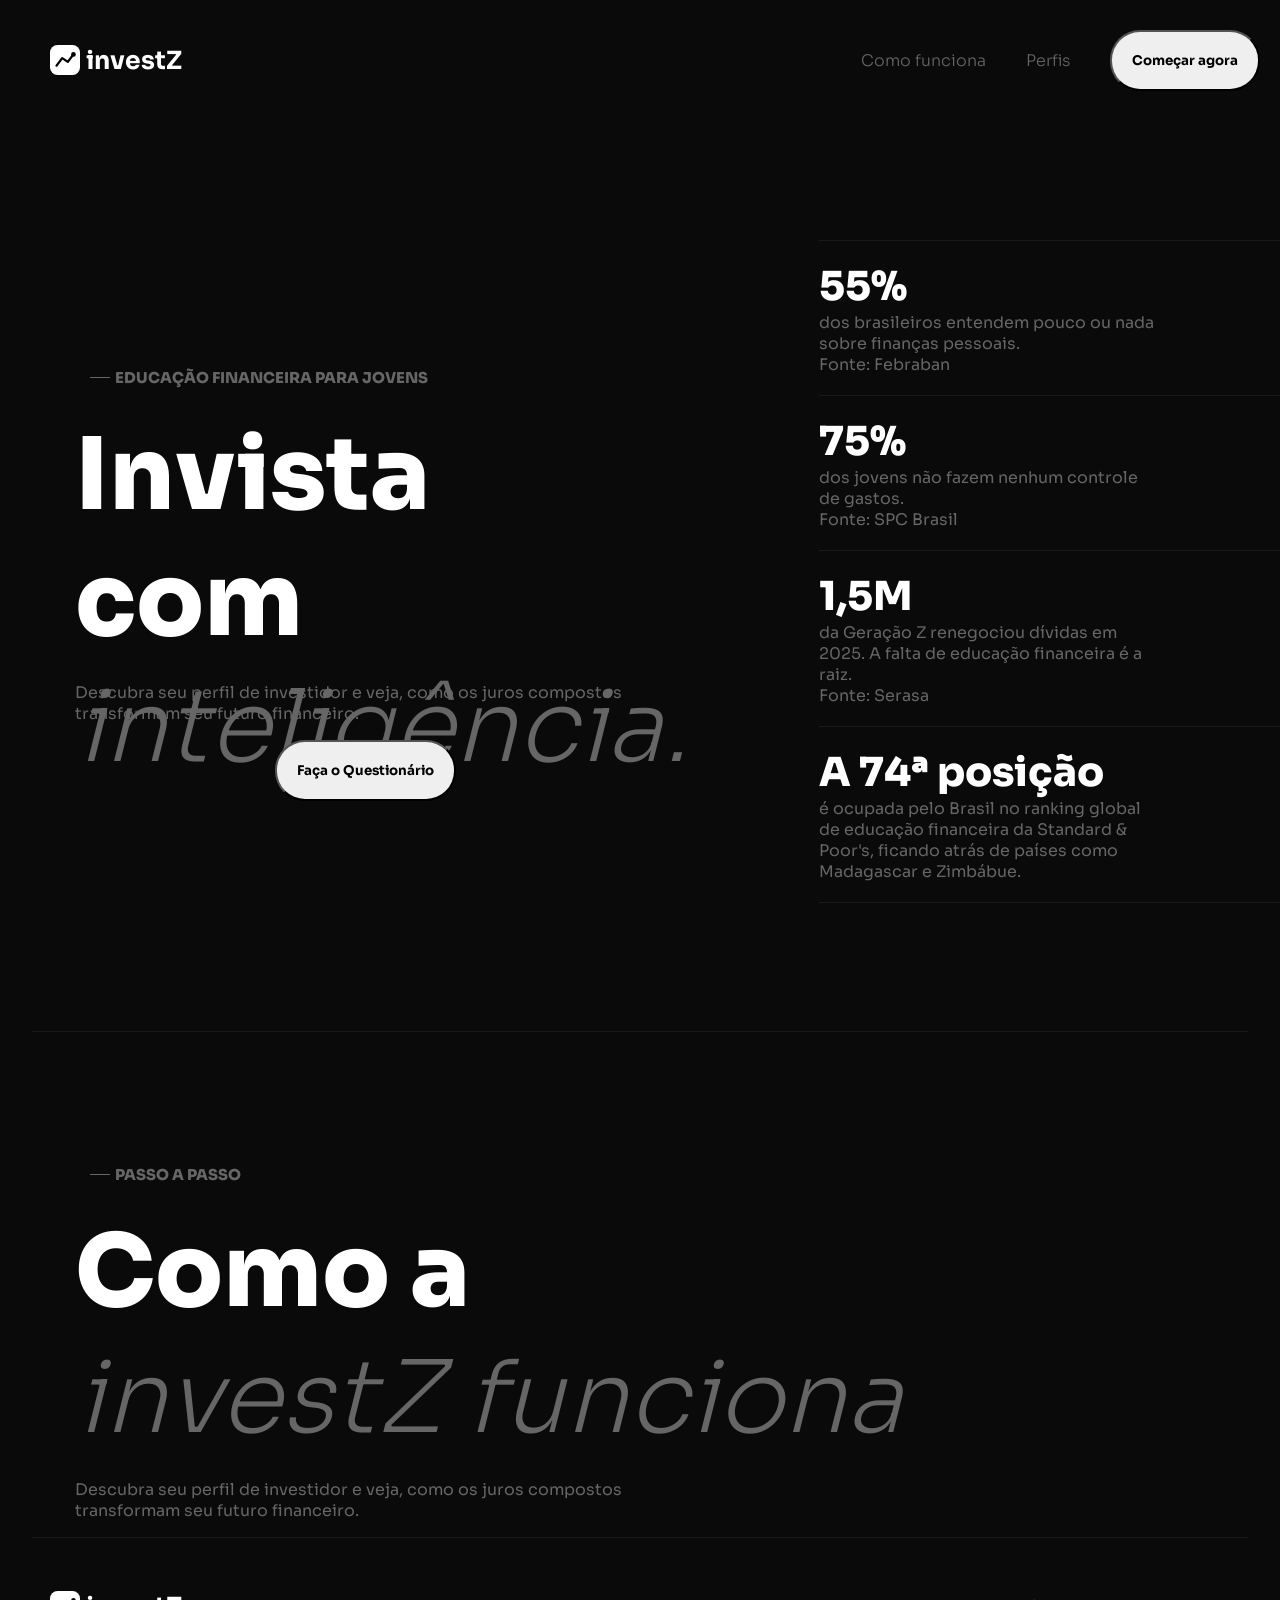
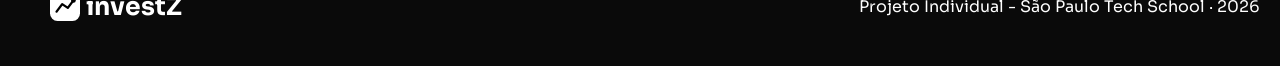
==== public/index.html @ c5474765 "Adicionando a API web-data-viz" ====
<!DOCTYPE html>
<html lang="en">

<head>
    <meta charset="UTF-8">
    <meta name="viewport" content="width=device-width, initial-scale=1.0">
    <title>investZ</title>
    <link rel="stylesheet" href="css/style.css">
</head>

<body>

    <header>
        <nav>
            <div class="logo">
                <a href="index.html"><img src="assets/imgs/investz-logo.svg" alt="">investZ</a>
            </div>
            <ul>
                <li><a href="">Como funciona</a></li>
                <li><a href="">Perfis</a></li>
                <li><a href="cadastro.html"><button>Começar agora</button></a></li>
            </ul>
        </nav>
    </header>

    <div class="container">
        <div class="containerInvista">
            <div class="subtitulo">
                <div></div>
                <p>EDUCAÇÃO FINANCEIRA PARA JOVENS</p>
            </div>
            <div class="texto">
                <div class="textoGrande">Invista com <br>
                    <span id="inteli"><i>inteligência.</i></span>
                </div>
                <p>Descubra seu perfil de investidor e veja, como os juros compostos <br>
                    transformam seu futuro financeiro.
                </p>
            </div>
            <div class="fazerQuiz">
                <a href="questionario.html"><button>Faça o Questionário</button></a>
            </div>
        </div>
        <div class="numeros">
            <hr>
            <div class="poucoGrande">55%</div> dos brasileiros entendem pouco ou nada sobre finanças pessoais. <br>
            Fonte: Febraban
            <hr>
            <div class="poucoGrande">75%</div> dos jovens não fazem nenhum controle de gastos. <br>
            Fonte: SPC Brasil
            <hr>
            <div class="poucoGrande">1,5M</div> da Geração Z renegociou dívidas em 2025. A falta de educação financeira
            é a raiz. <br>
            Fonte: Serasa
            <hr>
            <div class="poucoGrande">A 74ª posição</div> é ocupada pelo Brasil no ranking global de educação financeira
            da Standard & Poor's, ficando atrás de países como Madagascar e Zimbábue.
            <hr>
        </div>
    </div>
    <hr>

    <div class="container2">
        <div class="subtitulo">
            <div></div>
            <p>PASSO A PASSO</p>
        </div>
        <div class="texto">
            <div class="textoGrande">Como a <br>
                <span id="inteli"><i>investZ funciona</i></span>
            </div>
            <p>Descubra seu perfil de investidor e veja, como os juros compostos <br>
                transformam seu futuro financeiro.
            </p>
        </div>
    </div>







    <footer>
        <hr>
        <nav>
            <div class="logo">
                <a href="index.html"><img src="assets/imgs/investz-logo.svg" alt="">investZ</a>
            </div>
            <ul>
                <li>Projeto Individual - São Paulo Tech School · 2026</li>
            </ul>
        </nav>
    </footer>

</body>

</html>
---- public/css/style.css ----
@font-face {
    font-family: sora;
    src: url(../assets/fonts/Sora-VariableFont_wght.ttf);
}

body {
    background-color: #0a0a0a;
    color: white;
    font-family: sora;
    margin: 0;
    padding: 0;
}

/* Página home */

.logo {
    display: flex;
    align-items: center;
}

.logo img {
    width: 30px;
    height: 30px;
    padding-right: 5%;
}

.logo a {
    font-size: 25px;
    margin-left: 10px;
    display: flex;
    align-items: center;
}

nav {
    display: flex;
    width: 100%;
    height: 120px;
    justify-content: space-between;
    list-style-type: none;
    align-items: center;
    padding-left: 40px;
}

ul {
    display: flex;
    justify-content: space-between;
    list-style-type: none;
    align-items: center;
    padding: 16px;
    padding-right: 40px;
}

ul li {
    margin: 20px;
}

ul a {
    color: #666666;
    font-weight: 300;
}


a {
    color: white;
    text-decoration: none;
    font-weight: bold;
}

.container {
    display: flex;
    flex-direction: row;
    align-items: center;
    padding-left: 75px;
    padding-right: 60px;
    padding-top: 100px;
    padding-bottom: 100px;
}

.container hr {
    border: none;
    height: 1px;
    background-color: #1a1a1a;
}

.containerInvista {
    display: flex;
    flex-direction: column;
    width: 50%;
}


.subtitulo {
    color: #666666;
    display: flex;
    flex-direction: row;
    align-items: center;
    margin: 10px;
    font-weight: 800;
}

.subtitulo p {
    font-size: 15px;
}

.subtitulo div {
    background-color: #666666;
    width: 20px;
    height: 1px;
    margin: 5px;
}

.textoGrande{
    height: 200px;
    font-size: 100px;
    font-weight: 800;
    letter-spacing: 0px;
    margin-bottom: 70px;
}

.texto p{
    color: #666666;
}

#inteli {
    font-weight: 250;
    color: #666666;
}

.fazerQuiz {
    display: flex;
}

button {
    font-family: sora;
    padding: 20px;
    border-radius: 30px;
    font-weight: bold;
    transition: 0.3s;
}

.fazerQuiz button  {
    margin-left: 200px
}

button:hover {
    border: solid 1px white;
    background-color: #0a0a0a;
    color: white;
    cursor: pointer;
}

.numeros {
    margin-left: 15%;
    display: flex;
    flex-direction: column;
    justify-content: center;
    width: 30%;
    color: #666666;
}

.numeros hr {
    width: 530px;
    margin-top: 20px;
    margin-bottom: 20px;
    border: none;
    height: 1px;
    background-color: #1a1a1a;
}

.numeros .poucoGrande {
    color: white;
    font-size: 40px;
    font-weight: 800;
}

hr {
    width: 95%;
    border: none;
    height: 1px;
    background-color: #1a1a1a;
}

.container2 {
    padding-top: 100px;
    padding-left: 75px;
}




footer hr {
    border: none;
    height: 1px;
    background-color: #1a1a1a;
}




/* Página de Cadastro */
.containerCadastro {
    display: flex;
    flex-direction: row;
    min-height: 100vh;
}

.logoCadastro {
    display: flex;
    align-items: center;
    padding-bottom: 5%;
}

.logoCadastro img {
    width: 30px;
    height: 30px;
    padding-right: 5%;
}

.logoCadastro a {
    font-size: 25px;
    margin-left: 10px;
    display: flex;
    align-items: center;
}

.esquerdo {
    padding-left: 3.5%;
    padding-top: 2%;
    padding-bottom: 2%;
    background-color: #111111;
    display: flex;
    flex-direction: column;
    width: 50%;
}

.subtituloCadastro {
    color: #666666;
    display: flex;
    flex-direction: row;
    align-items: center;
    font-weight: 800;
    padding-bottom: 1%;
}

.subtituloCadastro p {
    font-size: 15px;
}

.subtituloCadastro div {
    background-color: #666666;
    width: 20px;
    height: 1px;
    margin: 5px;
}

.grandeCadastro{
    font-size: 70px;
    font-weight: 800;
    letter-spacing: 0px;
    margin-bottom: 3%;
}

.textoCadastro p{
    color: #666666;
    width: 50%;
    padding-bottom: 8%;
}

.passos {
    display: flex;
    flex-direction: column;
}

.passo1 {
    display: flex;
    align-items: flex-start;
    align-content: center;
    padding-bottom: 2%;
}

.textoPasso {
    padding-left: 3%;
    font-weight: 700;
}

.passo2 {
    color: #666666;
    display: flex;
    align-items: flex-start;
    align-content: center;
    padding-top: 3%;
    padding-bottom: 2%;
}

.passo3 {
    color: #666666;
    display: flex;
    align-items: flex-start;
    align-content: center;
    padding-top: 3%;
}

.bolinha {
    width: 28px;
    height: 28px;
    border-radius: 50%;
    border: 1px solid;
    display: flex;
    align-items: center;
    justify-content: center;
    font-weight: 700;
}

.passos p {
    font-size: 15px;
    font-weight: 250;
    color: #666666;
}

.passos hr {
    width: 80%;
    margin: 0px;
    background-color: #2a2a2a;
}

.direito {
    display: flex;
    flex-direction: column;
    align-items: center;
    padding-top: 5%;
    padding-left: 2%;
    padding-right: 2%;
    width: 50%;
}

.formulario {
    display: flex;
    flex-direction: column;
    max-width: 500px;
}

.criar {
    display: flex;
    align-items: center;
    font-size: 35px;
    font-weight: 800;
}

.formulario hr {
    width: 100%;
}

.nomeCampo {
    color: #666666;
    padding-bottom: 1%;
    font-weight: 700;
    font-size: 14px
}

.formulario p {
    color: #666666;
}

.camposForm {
    display: flex;
    flex-direction: column;
    padding-top: 4%;
}

.camposForm input {
    width: 94%;
    background-color: #111111;
    border: 1px solid #2a2a2a;
    color: white;
    border-radius: 10px;
    padding: 16px;
    font-family: sora;
}

input[type="date"]{
    color: white;
}

.camposForm input::placeholder {
    color: white;
}

.formulario button {
    width: 100%;
}

.termos {
    color: #666666;
    padding-top: 4%;
    padding-bottom: 4%;
    width: 100%;
}

.ns {
    color: white;
    text-decoration: underline;
}

.fazerLogin {
    text-align: center;
}

/* Página de Login */

.esquerdoLogin {
    display: flex;
    flex-direction: column;
    justify-content: center;
    padding-left: 3.5%;
    background-color: #111111;
    width: 50%;
    position: relative;
}

.direitoLogin {
    display: flex;
    flex-direction: column;
    justify-content: center;
    align-items: center;
    padding-left: 2%;
    padding-right: 2%;
    width: 50%;
}

.logoLogin {
    display: flex;
    align-items: center;
    position: absolute;
    top: 40px;
}

.logoLogin img {
    width: 30px;
    height: 30px;
    padding-right: 5%;
}

.logoLogin a {
    font-size: 25px;
    margin-left: 10px;
    display: flex;
    align-items: center;
}

.espaco {
    padding-top: 7%;
    width: 105%;
}
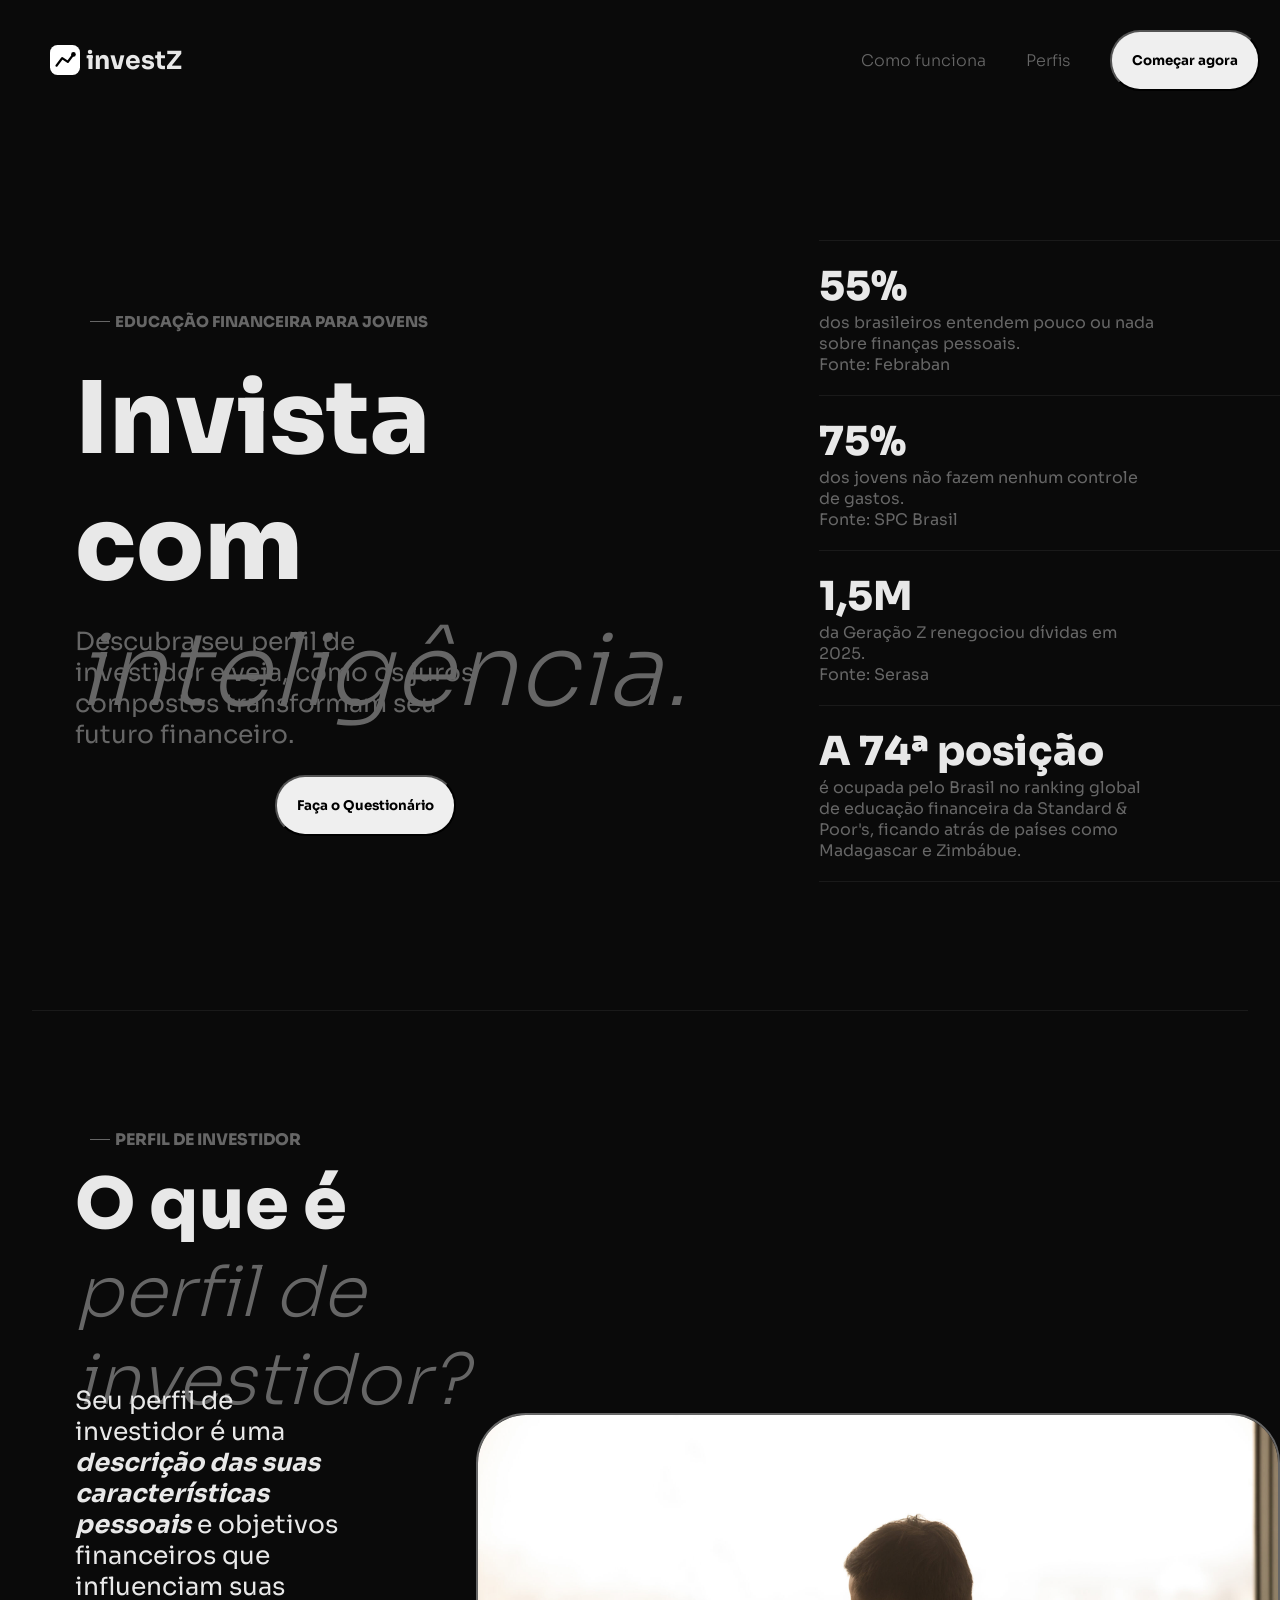
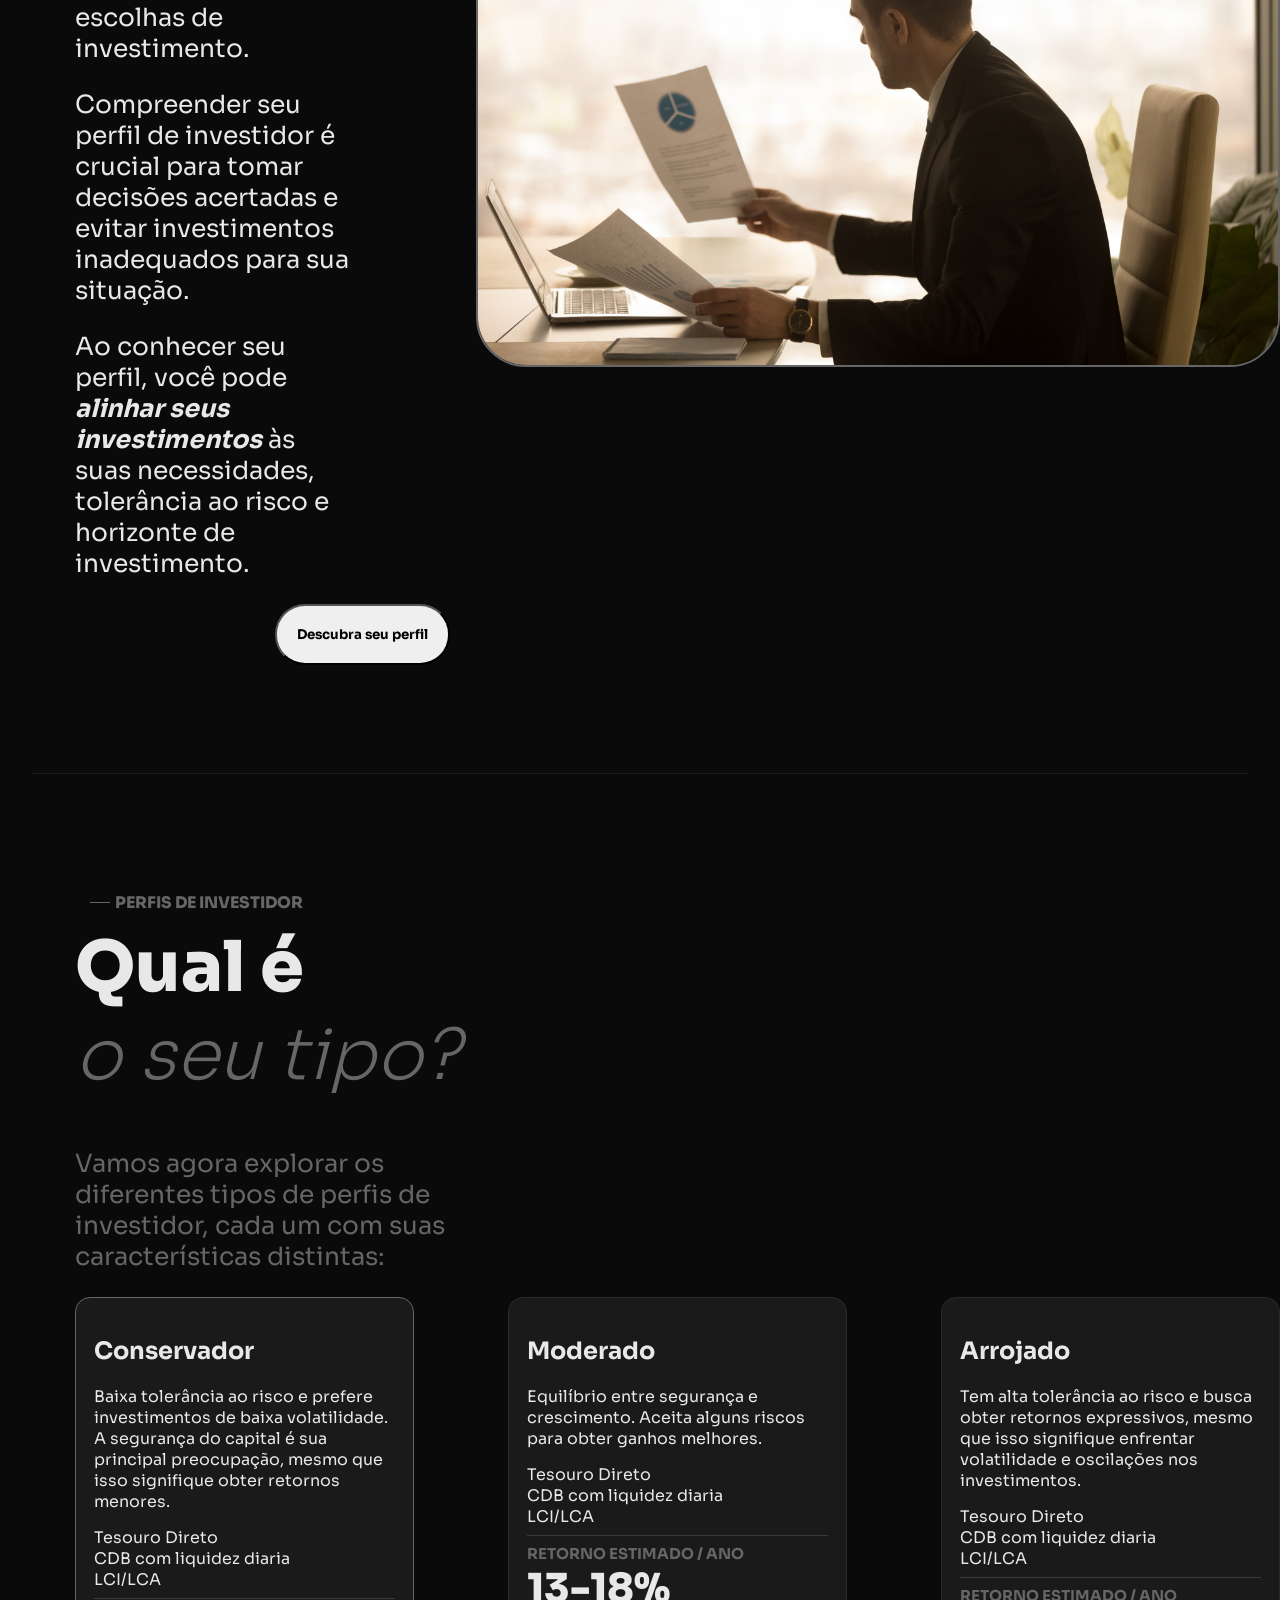
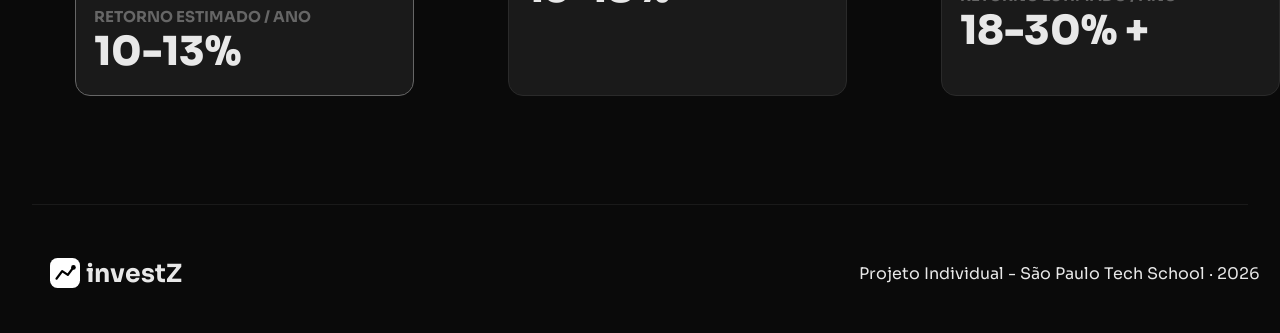
==== commit c6e651f8: "Alterando página home" ====
--- a/public/index.html
+++ b/public/index.html
@@ -9,7 +9,6 @@
 </head>
 
 <body>
-
     <header>
         <nav>
             <div class="logo">
@@ -33,12 +32,12 @@
                 <div class="textoGrande">Invista com <br>
                     <span id="inteli"><i>inteligência.</i></span>
                 </div>
-                <p>Descubra seu perfil de investidor e veja, como os juros compostos <br>
+                <p>Descubra seu perfil de investidor e veja, como os juros compostos
                     transformam seu futuro financeiro.
                 </p>
             </div>
             <div class="fazerQuiz">
-                <a href="questionario.html"><button>Faça o Questionário</button></a>
+                <a href="cadastro.html"><button>Faça o Questionário</button></a>
             </div>
         </div>
         <div class="numeros">
@@ -49,8 +48,7 @@
             <div class="poucoGrande">75%</div> dos jovens não fazem nenhum controle de gastos. <br>
             Fonte: SPC Brasil
             <hr>
-            <div class="poucoGrande">1,5M</div> da Geração Z renegociou dívidas em 2025. A falta de educação financeira
-            é a raiz. <br>
+            <div class="poucoGrande">1,5M</div> da Geração Z renegociou dívidas em 2025.<br>
             Fonte: Serasa
             <hr>
             <div class="poucoGrande">A 74ª posição</div> é ocupada pelo Brasil no ranking global de educação financeira
@@ -61,22 +59,84 @@
     <hr>
 
     <div class="container2">
-        <div class="subtitulo">
-            <div></div>
-            <p>PASSO A PASSO</p>
+        <div class="containerInvista">
+            <div class="subtitulo">
+                <div></div>
+                PERFIL DE INVESTIDOR
+            </div>
+            <div class="texto">
+                <div class="textoGrande2">O que é<br>
+                    <span id="inteli"><i>perfil de investidor?</i></span>
+                </div>
+                <p>Seu perfil de investidor é uma <b><i>descrição das suas características pessoais</i></b> e objetivos
+                    financeiros que influenciam suas escolhas de investimento. </p>
+                <p> Compreender seu perfil de investidor é crucial para tomar decisões acertadas e evitar investimentos
+                    inadequados para sua situação. </p>
+                <p> Ao conhecer seu perfil, você pode <b><i>alinhar seus investimentos</b></i> às suas necessidades,
+                    tolerância ao risco e horizonte de investimento. </p>
+            </div>
+            <div class="fazerQuiz">
+                <a href="cadastro.html"><button>Descubra seu perfil</button></a>
+            </div>
         </div>
-        <div class="texto">
-            <div class="textoGrande">Como a <br>
-                <span id="inteli"><i>investZ funciona</i></span>
-            </div>
-            <p>Descubra seu perfil de investidor e veja, como os juros compostos <br>
-                transformam seu futuro financeiro.
-            </p>
+        <div class="imagem">
+            <img src="./assets/imgs/perfil-de-investidor-1-scaled.jpg" alt="">
         </div>
     </div>
+    <hr>
 
-
-
+    <div class="container3">
+        <div class="containerInvista">
+            <div class="subtitulo">
+                <div></div>
+                PERFIS DE INVESTIDOR
+            </div>
+            <div class="texto">
+                <div class="textoGrande2">Qual é<br>
+                    <span id="inteli"><i>o seu tipo?</i></span>
+                </div>
+                <p>Vamos agora explorar os diferentes tipos de perfis de investidor, cada um com suas características
+                    distintas:</p>
+            </div>
+        </div>
+        <div class="cards">
+            <div class="card1">
+                <h2>Conservador</h2>
+                Baixa tolerância ao risco e prefere investimentos de baixa volatilidade. A segurança do capital é sua
+                principal preocupação, mesmo que isso signifique obter retornos menores.
+                <div class="bullets"></div>
+                Tesouro Direto <br>
+                CDB com liquidez diaria <br>
+                LCI/LCA
+                <hr>
+                <div class="retorno">RETORNO ESTIMADO / ANO</div>
+                <div class="poucoGrande">10-13%</div>
+            </div>
+            <div class="card2">
+                <h2>Moderado</h2>
+                Equilíbrio entre segurança e crescimento. Aceita alguns riscos para obter ganhos melhores.
+                <div class="bullets"></div>
+                Tesouro Direto <br>
+                CDB com liquidez diaria <br>
+                LCI/LCA
+                <hr>
+                <div class="retorno">RETORNO ESTIMADO / ANO</div>
+                <div class="poucoGrande">13-18%</div>
+            </div>
+            <div class="card3">
+                <h2>Arrojado</h2>
+                Tem alta tolerância ao risco e busca obter retornos expressivos, mesmo que isso signifique enfrentar
+                volatilidade e oscilações nos investimentos.
+                <div class="bullets"></div>
+                Tesouro Direto <br>
+                CDB com liquidez diaria <br>
+                LCI/LCA
+                <hr>
+                <div class="retorno">RETORNO ESTIMADO / ANO</div>
+                <div class="poucoGrande">18-30% +</div>
+            </div>
+        </div>
+    </div>
 
 
 
--- a/public/css/style.css
+++ b/public/css/style.css
@@ -5,7 +5,7 @@
 
 body {
     background-color: #0a0a0a;
-    color: white;
+    color: #E8E8E8;
     font-family: sora;
     margin: 0;
     padding: 0;
@@ -61,7 +61,7 @@
 
 
 a {
-    color: white;
+    color: #E8E8E8;
     text-decoration: none;
     font-weight: bold;
 }
@@ -113,12 +113,13 @@
     height: 200px;
     font-size: 100px;
     font-weight: 800;
-    letter-spacing: 0px;
     margin-bottom: 70px;
 }
 
 .texto p{
     color: #666666;
+    font-size: 25px;
+    width: 70%;
 }
 
 #inteli {
@@ -143,9 +144,9 @@
 }
 
 button:hover {
-    border: solid 1px white;
+    border: solid 1px #E8E8E8;
     background-color: #0a0a0a;
-    color: white;
+    color: #E8E8E8;
     cursor: pointer;
 }
 
@@ -167,8 +168,8 @@
     background-color: #1a1a1a;
 }
 
-.numeros .poucoGrande {
-    color: white;
+.poucoGrande {
+    color: #E8E8E8;
     font-size: 40px;
     font-weight: 800;
 }
@@ -181,10 +182,90 @@
 }
 
 .container2 {
+    display: flex;
+    flex-direction: row;
+    align-items: center;
     padding-top: 100px;
     padding-left: 75px;
-}
-
+    padding-bottom: 100px;
+}
+
+.textoGrande2{
+    height: 200px;
+    font-size: 70px;
+    font-weight: 800;
+}
+
+.container2 p {
+    color: #E8E8E8;
+    font-size: 25px;
+}
+
+.imagem img {
+    width: 800px;
+    height: 550px;
+    border-radius: 50px;
+    border: #666666 2px solid;
+}
+
+.container3 {
+    display: flex;
+    flex-direction: column;
+    /* align-items: center; */
+    padding-top: 100px;
+    padding-left: 75px;
+    padding-bottom: 100px;
+}
+
+.cards {
+    display: flex;
+    flex-direction: row;
+    justify-content: space-between;
+}
+
+.cards hr  {
+    background-color: #3a3a3a;
+    width: 100%;
+}
+
+.card1 {
+    background-color: #1a1a1a;
+    width: 25%;
+    padding: 1.5%;
+    border-radius: 15px;
+    border: #666666 1px solid;
+}
+
+.card2 {
+    background-color: #1a1a1a;
+
+
+    width: 25%;
+    padding: 1.5%;
+    border-radius: 15px;
+    border: #2a2a2a 1px solid;
+}
+
+.card3 {
+    background-color: #1a1a1a;
+
+
+    width: 25%;
+    padding: 1.5%;
+    border-radius: 15px;
+    border: #2a2a2a 1px solid;
+}
+
+.bullets {
+    padding-top: 5%;
+    list-style-type: circle;
+}
+
+.retorno {
+    color: #666666;
+    font-size: 15px;
+    font-weight: 700;
+}
 
 
 
@@ -193,6 +274,7 @@
     height: 1px;
     background-color: #1a1a1a;
 }
+
 
 
 
@@ -371,18 +453,18 @@
     width: 94%;
     background-color: #111111;
     border: 1px solid #2a2a2a;
-    color: white;
+    color: #E8E8E8;
     border-radius: 10px;
     padding: 16px;
     font-family: sora;
 }
 
 input[type="date"]{
-    color: white;
+    color: #E8E8E8;
 }
 
 .camposForm input::placeholder {
-    color: white;
+    color: #E8E8E8;
 }
 
 .formulario button {
@@ -397,7 +479,7 @@
 }
 
 .ns {
-    color: white;
+    color: #E8E8E8;
     text-decoration: underline;
 }
 
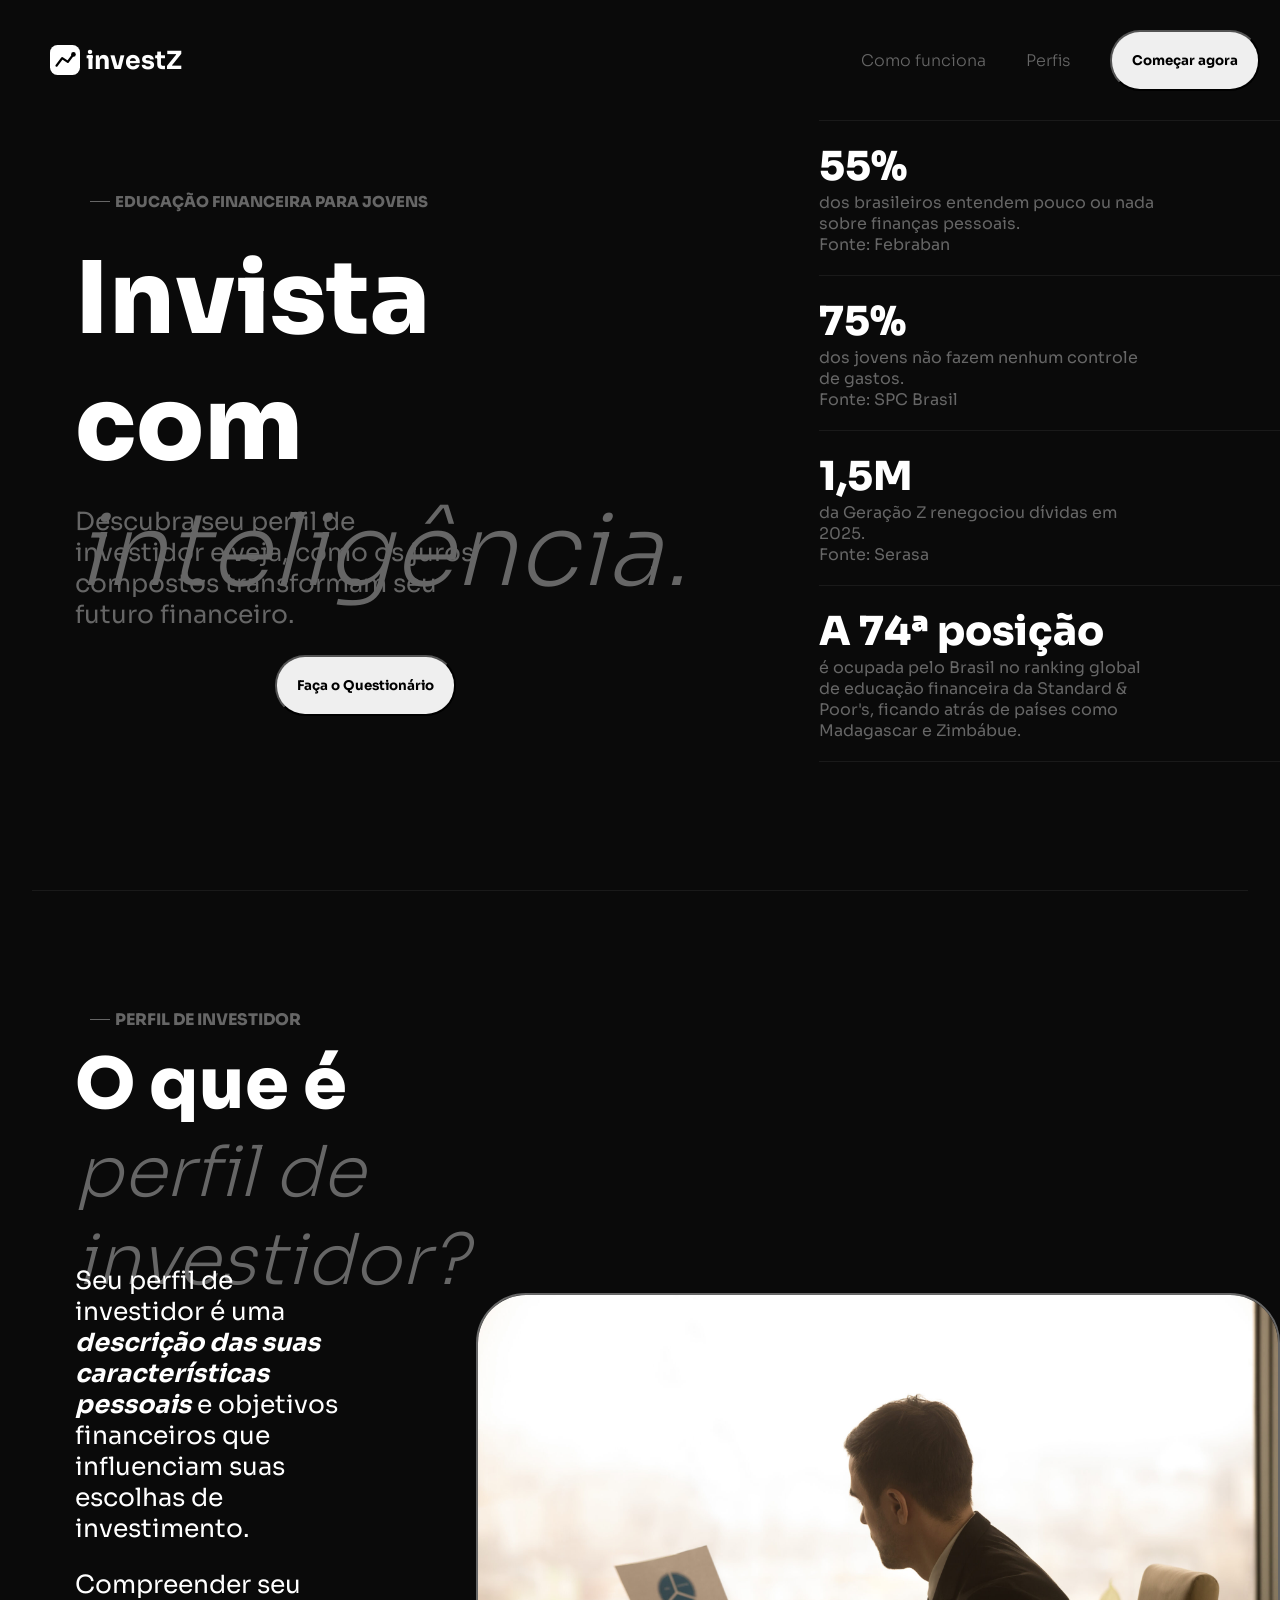
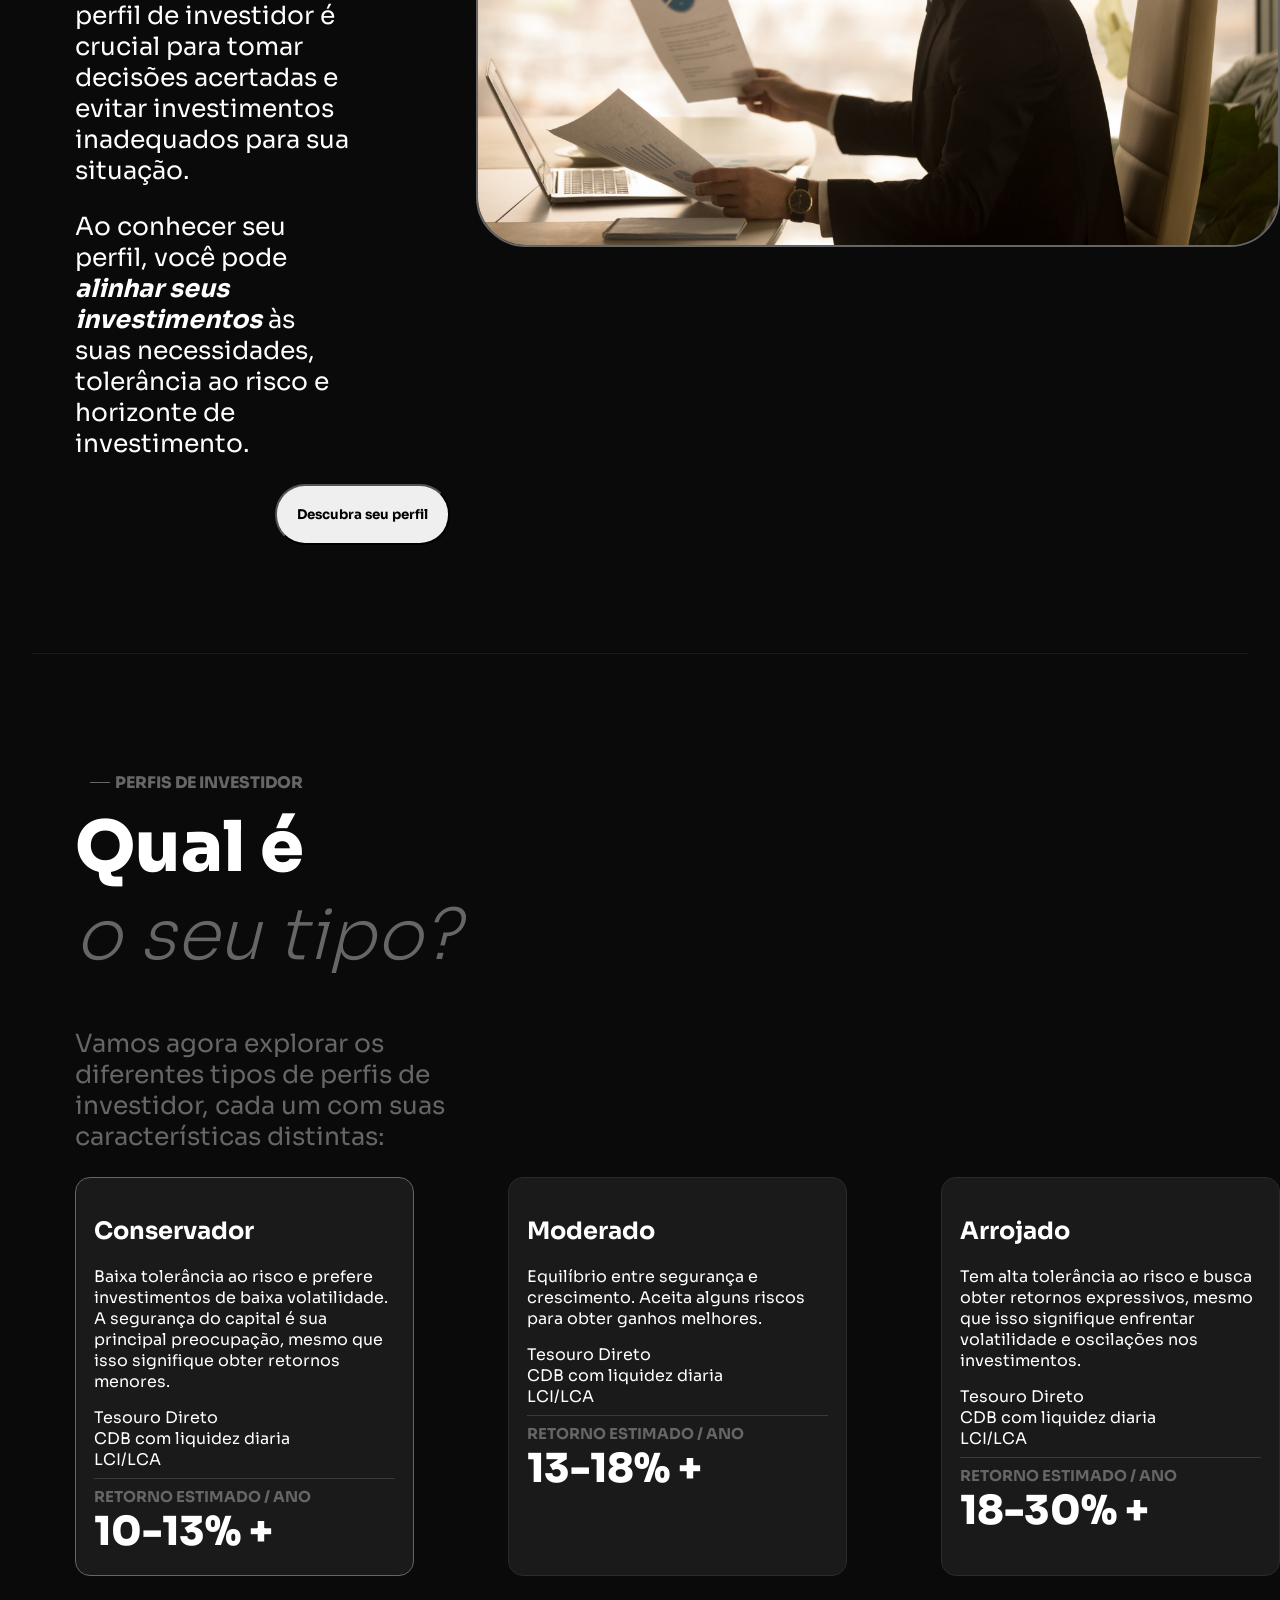
==== commit 4827102a: "Iniciando a dashboard" ====
--- a/public/index.html
+++ b/public/index.html
@@ -2,6 +2,7 @@
 <html lang="en">
 
 <head>
+    <link rel="shortcut icon" href="assets/imgs/investz-logo.svg" type="image/x-icon">
     <meta charset="UTF-8">
     <meta name="viewport" content="width=device-width, initial-scale=1.0">
     <title>investZ</title>
@@ -110,7 +111,7 @@
                 LCI/LCA
                 <hr>
                 <div class="retorno">RETORNO ESTIMADO / ANO</div>
-                <div class="poucoGrande">10-13%</div>
+                <div class="poucoGrande">10-13% +</div>
             </div>
             <div class="card2">
                 <h2>Moderado</h2>
@@ -121,7 +122,7 @@
                 LCI/LCA
                 <hr>
                 <div class="retorno">RETORNO ESTIMADO / ANO</div>
-                <div class="poucoGrande">13-18%</div>
+                <div class="poucoGrande">13-18% +</div>
             </div>
             <div class="card3">
                 <h2>Arrojado</h2>
--- a/public/css/style.css
+++ b/public/css/style.css
@@ -5,7 +5,7 @@
 
 body {
     background-color: #0a0a0a;
-    color: #E8E8E8;
+    color: white;
     font-family: sora;
     margin: 0;
     padding: 0;
@@ -39,6 +39,7 @@
     list-style-type: none;
     align-items: center;
     padding-left: 40px;
+    position: fixed;
 }
 
 ul {
@@ -61,7 +62,7 @@
 
 
 a {
-    color: #E8E8E8;
+    color: white;
     text-decoration: none;
     font-weight: bold;
 }
@@ -144,9 +145,9 @@
 }
 
 button:hover {
-    border: solid 1px #E8E8E8;
+    border: solid 1px white;
     background-color: #0a0a0a;
-    color: #E8E8E8;
+    color: white;
     cursor: pointer;
 }
 
@@ -169,7 +170,7 @@
 }
 
 .poucoGrande {
-    color: #E8E8E8;
+    color: white;
     font-size: 40px;
     font-weight: 800;
 }
@@ -197,7 +198,7 @@
 }
 
 .container2 p {
-    color: #E8E8E8;
+    color: white;
     font-size: 25px;
 }
 
@@ -453,18 +454,18 @@
     width: 94%;
     background-color: #111111;
     border: 1px solid #2a2a2a;
-    color: #E8E8E8;
+    color: white;
     border-radius: 10px;
     padding: 16px;
     font-family: sora;
 }
 
 input[type="date"]{
-    color: #E8E8E8;
+    color: white;
 }
 
 .camposForm input::placeholder {
-    color: #E8E8E8;
+    color: white;
 }
 
 .formulario button {
@@ -479,7 +480,7 @@
 }
 
 .ns {
-    color: #E8E8E8;
+    color: white;
     text-decoration: underline;
 }
 
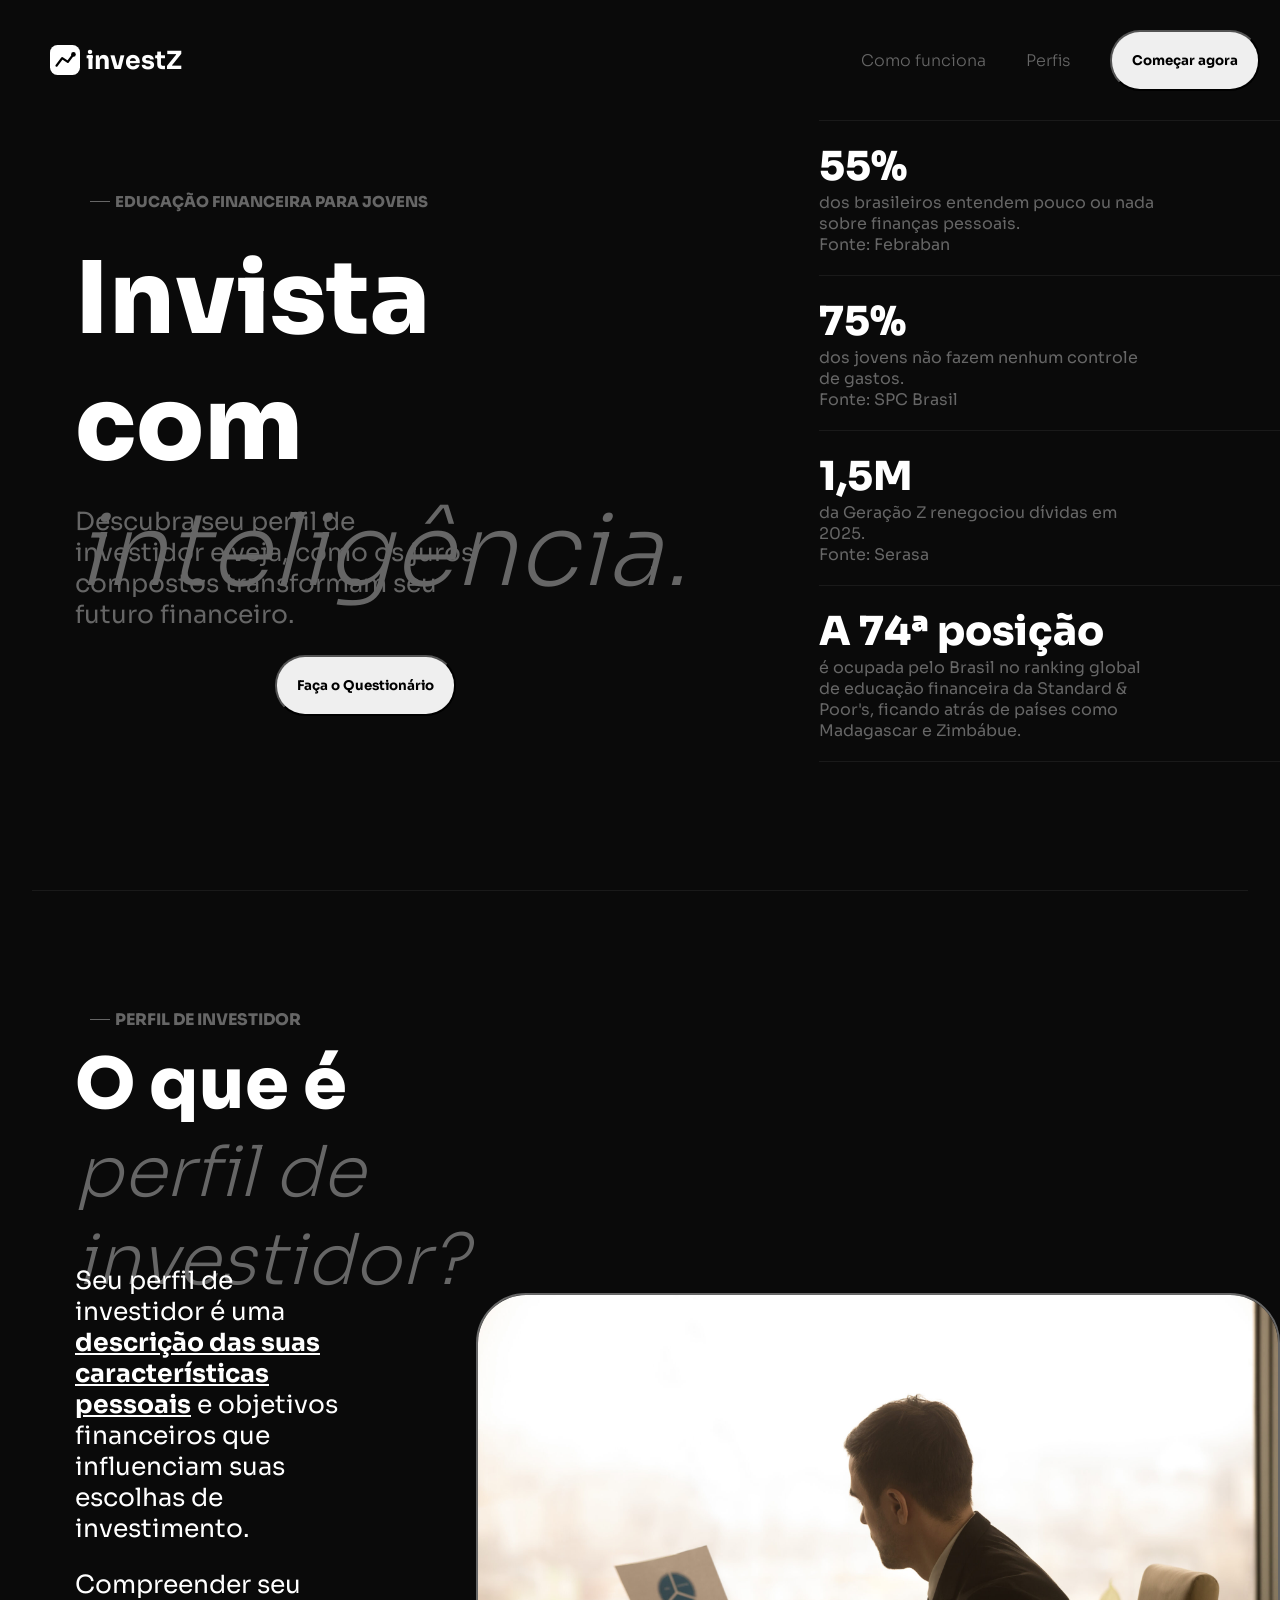
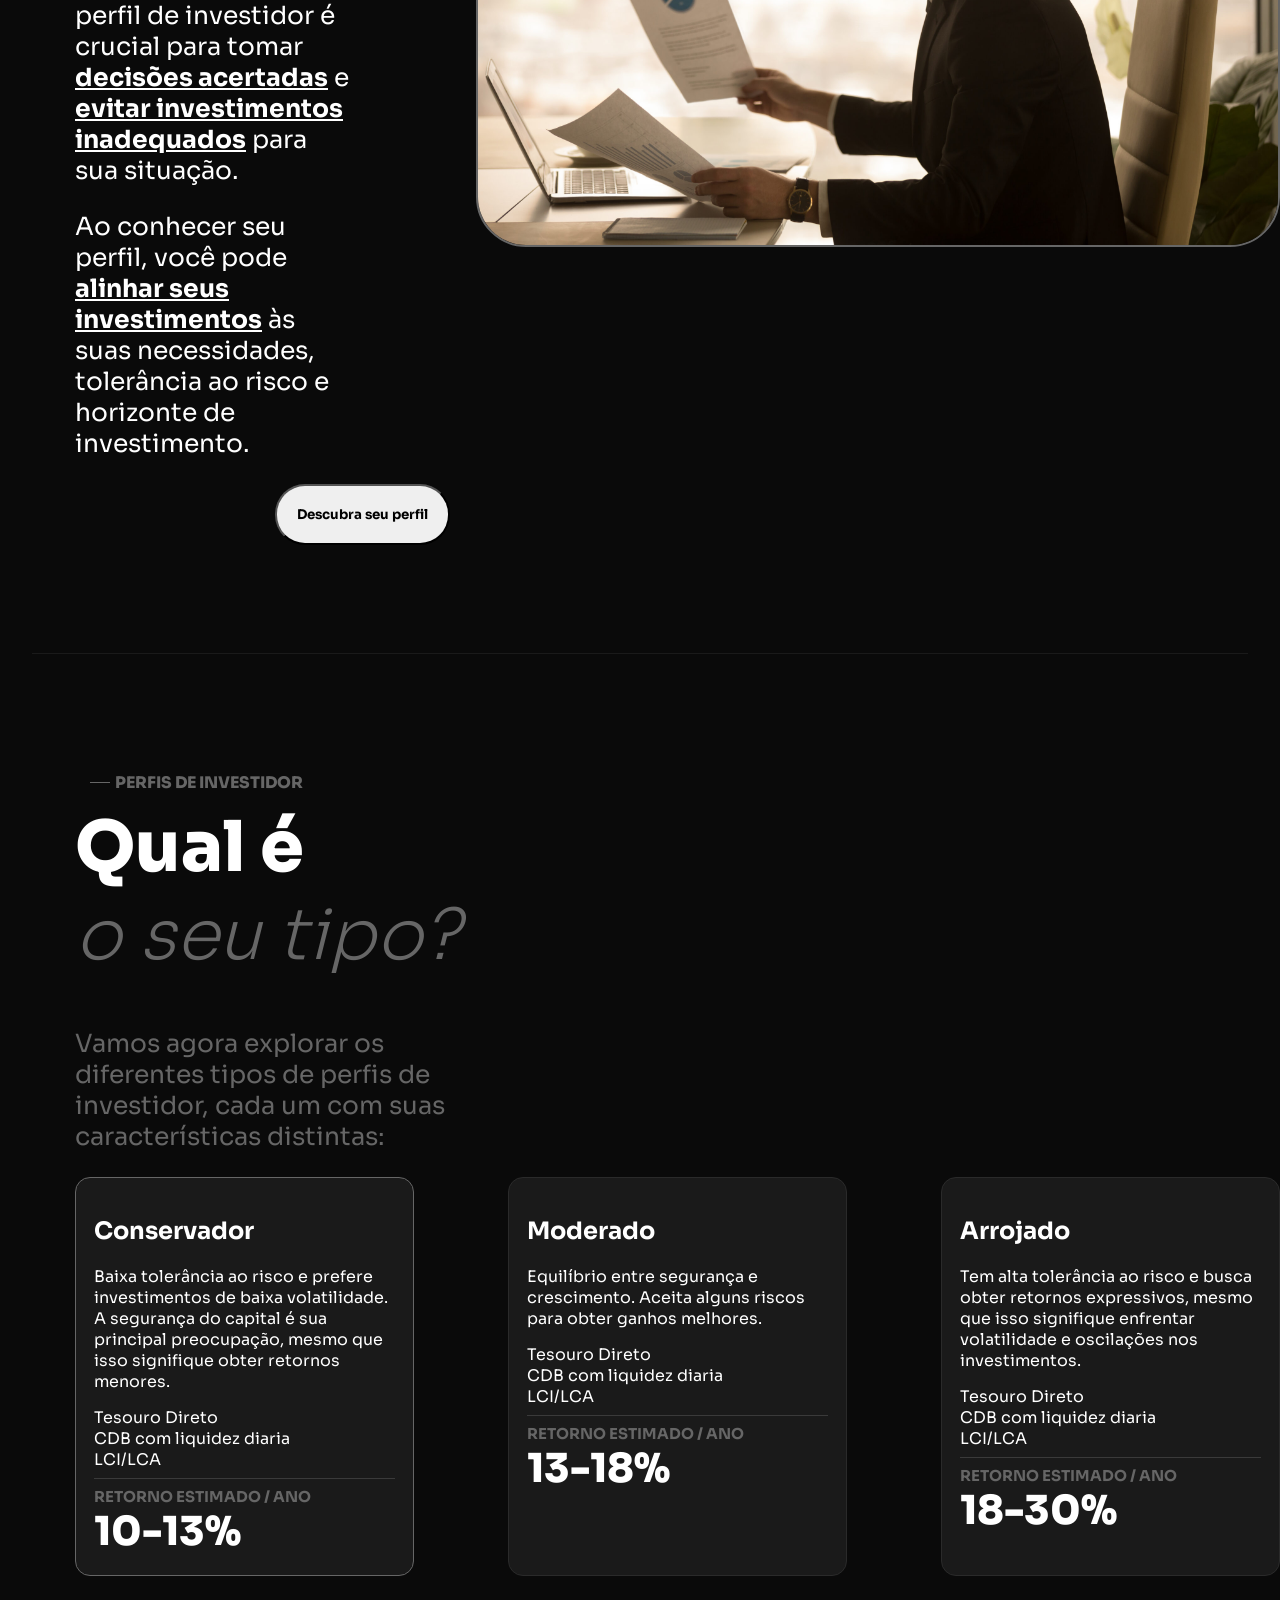
==== commit de4ee7bd: "Alterações no index e na página de cadastro" ====
--- a/public/index.html
+++ b/public/index.html
@@ -31,7 +31,7 @@
             </div>
             <div class="texto">
                 <div class="textoGrande">Invista com <br>
-                    <span id="inteli"><i>inteligência.</i></span>
+                    <span id="inteli">inteligência.</span>
                 </div>
                 <p>Descubra seu perfil de investidor e veja, como os juros compostos
                     transformam seu futuro financeiro.
@@ -67,13 +67,13 @@
             </div>
             <div class="texto">
                 <div class="textoGrande2">O que é<br>
-                    <span id="inteli"><i>perfil de investidor?</i></span>
+                    <span id="inteli">perfil de investidor?</span>
                 </div>
-                <p>Seu perfil de investidor é uma <b><i>descrição das suas características pessoais</i></b> e objetivos
+                <p>Seu perfil de investidor é uma <span class="bu">descrição das suas características pessoais</span> e objetivos
                     financeiros que influenciam suas escolhas de investimento. </p>
-                <p> Compreender seu perfil de investidor é crucial para tomar decisões acertadas e evitar investimentos
-                    inadequados para sua situação. </p>
-                <p> Ao conhecer seu perfil, você pode <b><i>alinhar seus investimentos</b></i> às suas necessidades,
+                <p> Compreender seu perfil de investidor é crucial para tomar <span class="bu">decisões acertadas</span> e <span class="bu">evitar investimentos inadequados</span>
+                     para sua situação. </p>
+                <p> Ao conhecer seu perfil, você pode <span class="bu">alinhar seus investimentos</span> às suas necessidades,
                     tolerância ao risco e horizonte de investimento. </p>
             </div>
             <div class="fazerQuiz">
@@ -94,7 +94,7 @@
             </div>
             <div class="texto">
                 <div class="textoGrande2">Qual é<br>
-                    <span id="inteli"><i>o seu tipo?</i></span>
+                    <span id="inteli">o seu tipo?</span>
                 </div>
                 <p>Vamos agora explorar os diferentes tipos de perfis de investidor, cada um com suas características
                     distintas:</p>
@@ -111,7 +111,7 @@
                 LCI/LCA
                 <hr>
                 <div class="retorno">RETORNO ESTIMADO / ANO</div>
-                <div class="poucoGrande">10-13% +</div>
+                <div class="poucoGrande">10-13%</div>
             </div>
             <div class="card2">
                 <h2>Moderado</h2>
@@ -122,7 +122,7 @@
                 LCI/LCA
                 <hr>
                 <div class="retorno">RETORNO ESTIMADO / ANO</div>
-                <div class="poucoGrande">13-18% +</div>
+                <div class="poucoGrande">13-18%</div>
             </div>
             <div class="card3">
                 <h2>Arrojado</h2>
@@ -134,7 +134,7 @@
                 LCI/LCA
                 <hr>
                 <div class="retorno">RETORNO ESTIMADO / ANO</div>
-                <div class="poucoGrande">18-30% +</div>
+                <div class="poucoGrande">18-30%</div>
             </div>
         </div>
     </div>
--- a/public/css/style.css
+++ b/public/css/style.css
@@ -126,6 +126,7 @@
 #inteli {
     font-weight: 250;
     color: #666666;
+    font-style: italic;
 }
 
 .fazerQuiz {
@@ -202,6 +203,11 @@
     font-size: 25px;
 }
 
+.bu {
+    font-weight: bold;
+    text-decoration: underline;
+}
+
 .imagem img {
     width: 800px;
     height: 550px;
@@ -400,6 +406,10 @@
     color: #666666;
 }
 
+.passo1 p {
+    color: white;
+}
+
 .passos hr {
     width: 80%;
     margin: 0px;
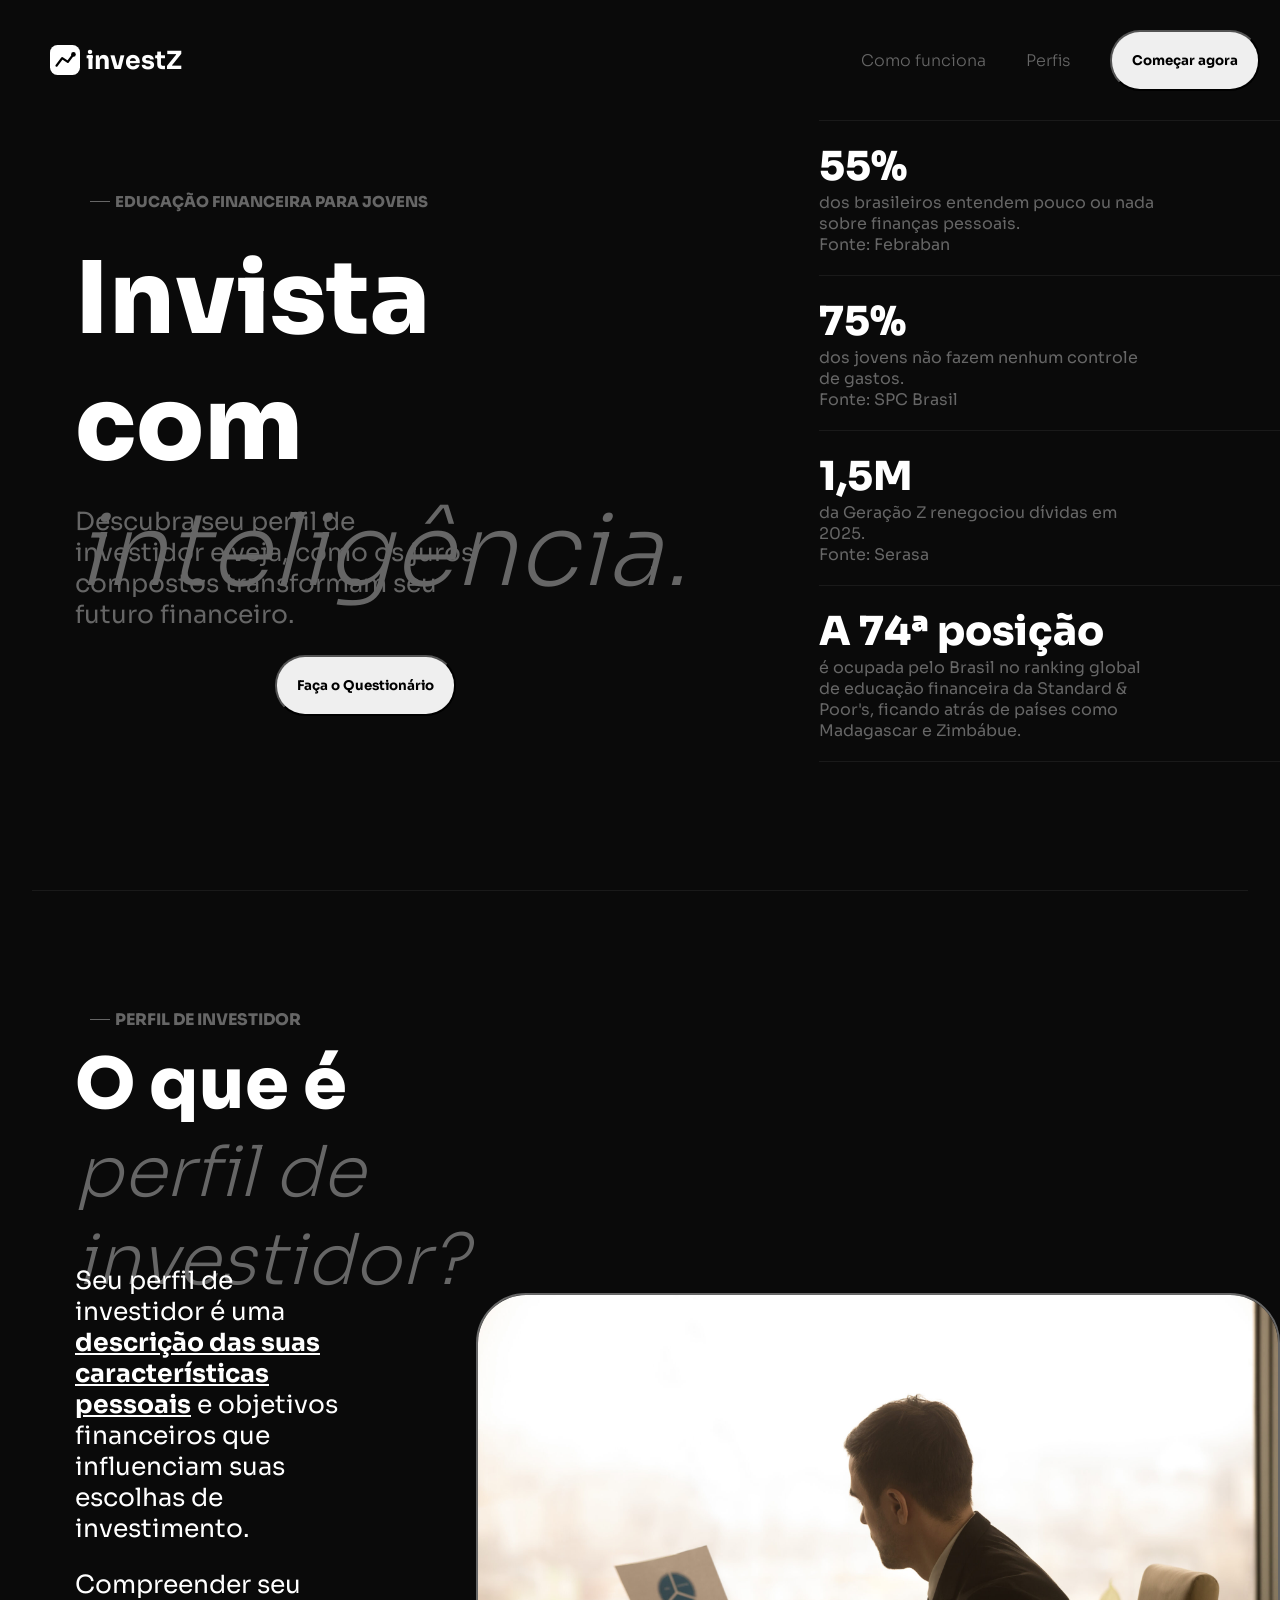
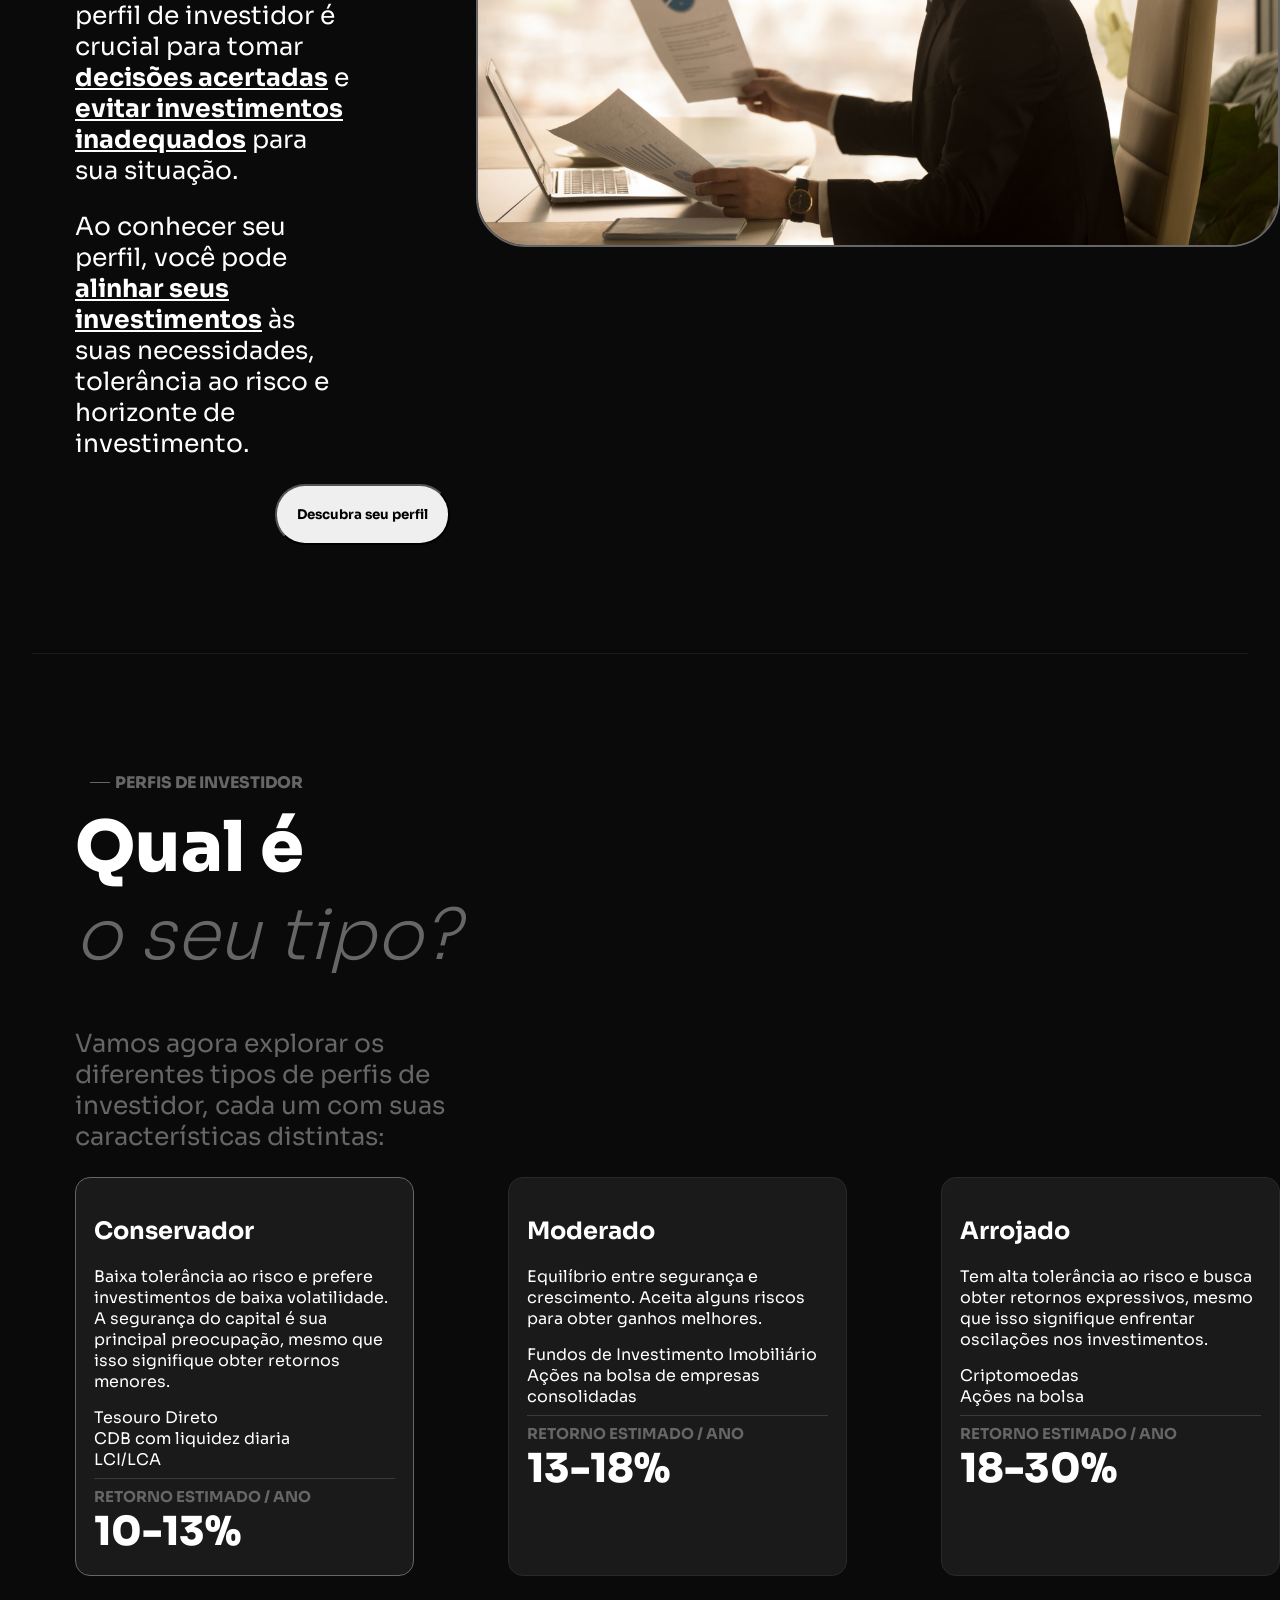
==== commit 48aee80a: "Reformulando as KPIs e adicionando gráficos na dashboard" ====
--- a/public/index.html
+++ b/public/index.html
@@ -117,9 +117,8 @@
                 <h2>Moderado</h2>
                 Equilíbrio entre segurança e crescimento. Aceita alguns riscos para obter ganhos melhores.
                 <div class="bullets"></div>
-                Tesouro Direto <br>
-                CDB com liquidez diaria <br>
-                LCI/LCA
+                Fundos de Investimento Imobiliário <br>
+                Ações na bolsa de empresas consolidadas
                 <hr>
                 <div class="retorno">RETORNO ESTIMADO / ANO</div>
                 <div class="poucoGrande">13-18%</div>
@@ -127,20 +126,16 @@
             <div class="card3">
                 <h2>Arrojado</h2>
                 Tem alta tolerância ao risco e busca obter retornos expressivos, mesmo que isso signifique enfrentar
-                volatilidade e oscilações nos investimentos.
+                oscilações nos investimentos.
                 <div class="bullets"></div>
-                Tesouro Direto <br>
-                CDB com liquidez diaria <br>
-                LCI/LCA
+                Criptomoedas <br>
+                Ações na bolsa
                 <hr>
                 <div class="retorno">RETORNO ESTIMADO / ANO</div>
                 <div class="poucoGrande">18-30%</div>
             </div>
         </div>
     </div>
-
-
-
 
     <footer>
         <hr>
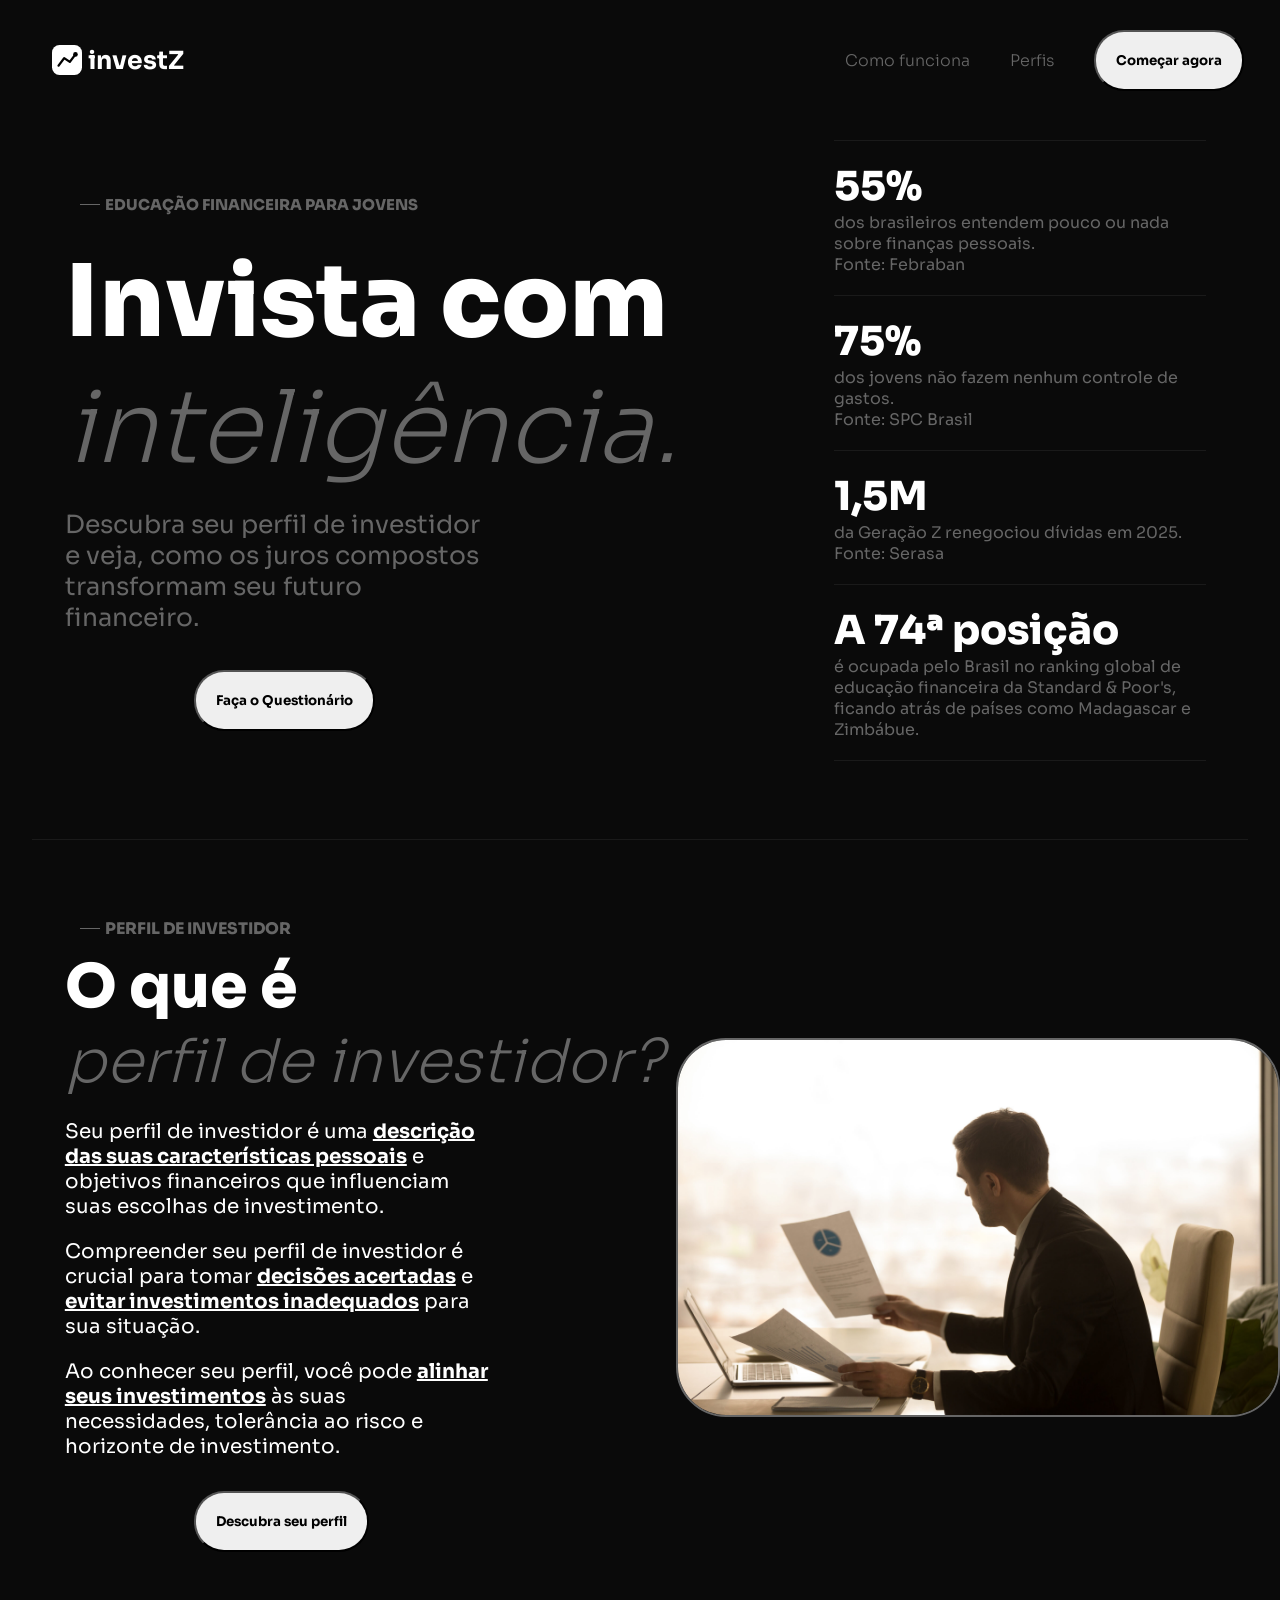
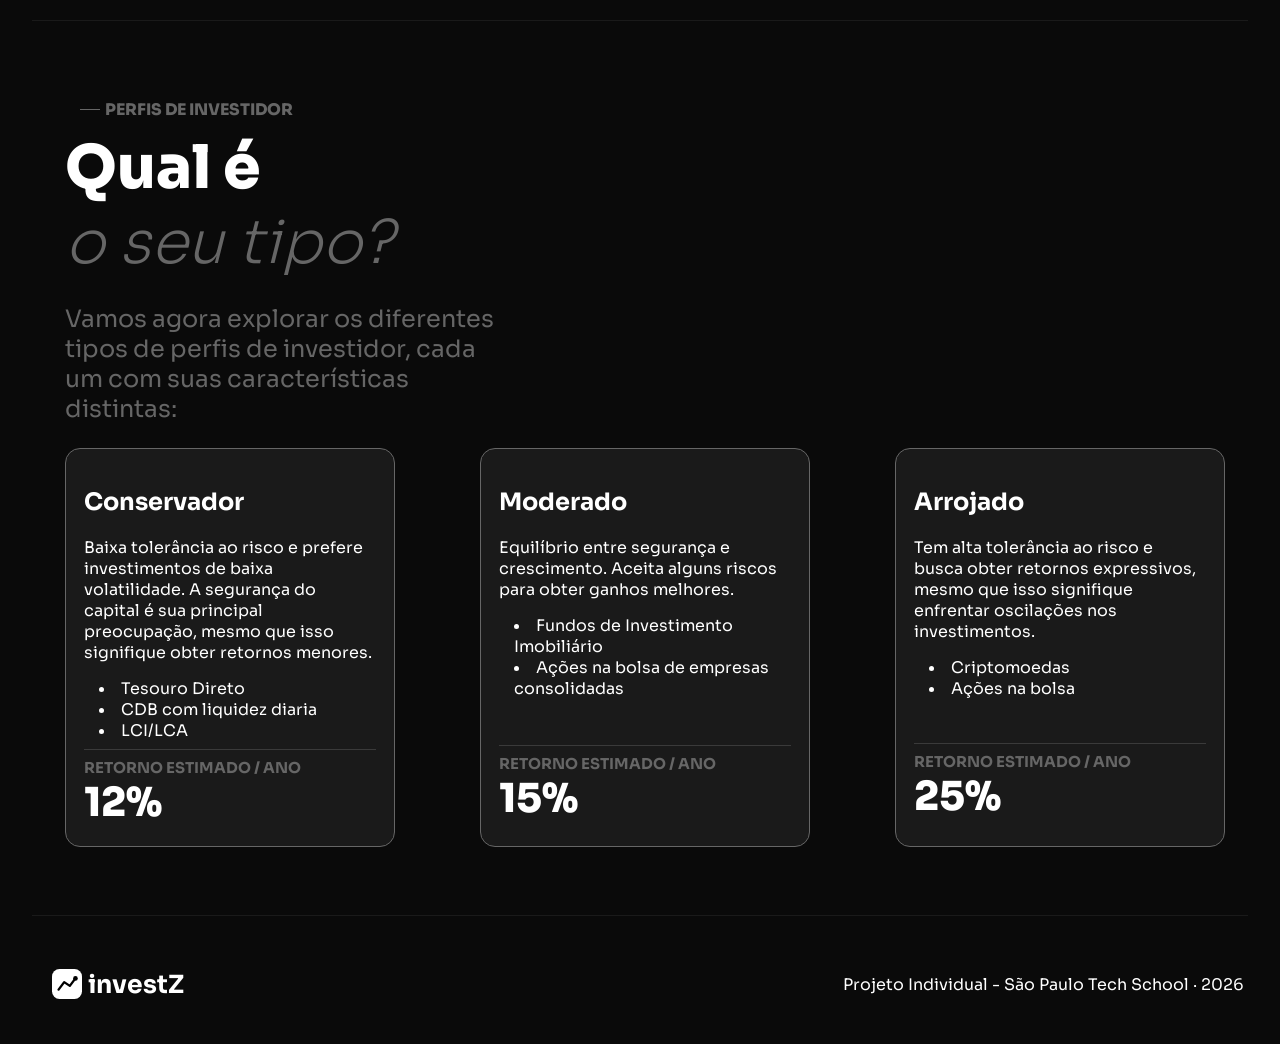
==== commit c9f00d74: "Alterando o css do index e cadastro" ====
--- a/public/index.html
+++ b/public/index.html
@@ -69,11 +69,14 @@
                 <div class="textoGrande2">O que é<br>
                     <span id="inteli">perfil de investidor?</span>
                 </div>
-                <p>Seu perfil de investidor é uma <span class="bu">descrição das suas características pessoais</span> e objetivos
+                <p>Seu perfil de investidor é uma <span class="bu">descrição das suas características pessoais</span> e
+                    objetivos
                     financeiros que influenciam suas escolhas de investimento. </p>
-                <p> Compreender seu perfil de investidor é crucial para tomar <span class="bu">decisões acertadas</span> e <span class="bu">evitar investimentos inadequados</span>
-                     para sua situação. </p>
-                <p> Ao conhecer seu perfil, você pode <span class="bu">alinhar seus investimentos</span> às suas necessidades,
+                <p> Compreender seu perfil de investidor é crucial para tomar <span class="bu">decisões acertadas</span>
+                    e <span class="bu">evitar investimentos inadequados</span>
+                    para sua situação. </p>
+                <p> Ao conhecer seu perfil, você pode <span class="bu">alinhar seus investimentos</span> às suas
+                    necessidades,
                     tolerância ao risco e horizonte de investimento. </p>
             </div>
             <div class="fazerQuiz">
@@ -106,33 +109,37 @@
                 Baixa tolerância ao risco e prefere investimentos de baixa volatilidade. A segurança do capital é sua
                 principal preocupação, mesmo que isso signifique obter retornos menores.
                 <div class="bullets"></div>
-                Tesouro Direto <br>
-                CDB com liquidez diaria <br>
-                LCI/LCA
+                <li>Tesouro Direto</li>
+                <li>CDB com liquidez diaria</li>
+                <li>LCI/LCA</li>
                 <hr>
                 <div class="retorno">RETORNO ESTIMADO / ANO</div>
-                <div class="poucoGrande">10-13%</div>
+                <div class="poucoGrande">12%</div>
             </div>
             <div class="card2">
                 <h2>Moderado</h2>
                 Equilíbrio entre segurança e crescimento. Aceita alguns riscos para obter ganhos melhores.
                 <div class="bullets"></div>
-                Fundos de Investimento Imobiliário <br>
-                Ações na bolsa de empresas consolidadas
-                <hr>
-                <div class="retorno">RETORNO ESTIMADO / ANO</div>
-                <div class="poucoGrande">13-18%</div>
+                <li>Fundos de Investimento Imobiliário</li>
+                <li>Ações na bolsa de empresas consolidadas</li>
+                <div class="cardRetorno2">
+                    <hr>
+                    <div class="retorno">RETORNO ESTIMADO / ANO</div>
+                    <div class="poucoGrande">15%</div>
+                </div>
             </div>
             <div class="card3">
                 <h2>Arrojado</h2>
                 Tem alta tolerância ao risco e busca obter retornos expressivos, mesmo que isso signifique enfrentar
                 oscilações nos investimentos.
                 <div class="bullets"></div>
-                Criptomoedas <br>
-                Ações na bolsa
-                <hr>
-                <div class="retorno">RETORNO ESTIMADO / ANO</div>
-                <div class="poucoGrande">18-30%</div>
+                <li>Criptomoedas</li>
+                <li>Ações na bolsa</li>
+                <div class="cardRetorno3">
+                    <hr>
+                    <div class="retorno">RETORNO ESTIMADO / ANO</div>
+                    <div class="poucoGrande">25%</div>
+                </div>
             </div>
         </div>
     </div>
--- a/public/css/style.css
+++ b/public/css/style.css
@@ -16,6 +16,8 @@
 .logo {
     display: flex;
     align-items: center;
+    padding: 16px;
+    margin-left: 2%;
 }
 
 .logo img {
@@ -31,6 +33,11 @@
     align-items: center;
 }
 
+header {
+    position: fixed;
+    width: 100%;
+}
+
 nav {
     display: flex;
     width: 100%;
@@ -38,8 +45,9 @@
     justify-content: space-between;
     list-style-type: none;
     align-items: center;
-    padding-left: 40px;
-    position: fixed;
+    background-color: #0a0a0a;
+    /* padding-left: 40px; */
+    /* position: fixed;x */
 }
 
 ul {
@@ -48,7 +56,7 @@
     list-style-type: none;
     align-items: center;
     padding: 16px;
-    padding-right: 40px;
+    /* padding-right: 40px; */
 }
 
 ul li {
@@ -71,10 +79,10 @@
     display: flex;
     flex-direction: row;
     align-items: center;
-    padding-left: 75px;
-    padding-right: 60px;
-    padding-top: 100px;
-    padding-bottom: 100px;
+    padding-left: 40px;
+    /* padding-right: 60px; */
+    padding-top: 120px;
+    padding-bottom: 50px;
 }
 
 .container hr {
@@ -87,6 +95,7 @@
     display: flex;
     flex-direction: column;
     width: 50%;
+    margin-left: 2%;
 }
 
 
@@ -131,6 +140,10 @@
 
 .fazerQuiz {
     display: flex;
+    justify-content: center;
+    align-self: center;
+    margin-right: 29%;
+    margin-top: 2%;
 }
 
 button {
@@ -138,11 +151,13 @@
     padding: 20px;
     border-radius: 30px;
     font-weight: bold;
-    transition: 0.3s;
+    transition: 0.5s;
 }
 
 .fazerQuiz button  {
-    margin-left: 200px
+    display: flex;
+    justify-content: center;
+    align-self: center;
 }
 
 button:hover {
@@ -153,7 +168,7 @@
 }
 
 .numeros {
-    margin-left: 15%;
+    margin-left: 12%;
     display: flex;
     flex-direction: column;
     justify-content: center;
@@ -162,7 +177,7 @@
 }
 
 .numeros hr {
-    width: 530px;
+    width: 100%;
     margin-top: 20px;
     margin-bottom: 20px;
     border: none;
@@ -187,20 +202,22 @@
     display: flex;
     flex-direction: row;
     align-items: center;
-    padding-top: 100px;
-    padding-left: 75px;
-    padding-bottom: 100px;
+    padding-left: 40px;
+    /* padding-right: 60px; */
+    padding-top: 60px;
+    padding-bottom: 60px;
 }
 
 .textoGrande2{
-    height: 200px;
-    font-size: 70px;
-    font-weight: 800;
+    /* height: 200px; */
+    font-size: 60px;
+    font-weight: 800;
+    /* margin-bottom: 10%; */
 }
 
 .container2 p {
     color: white;
-    font-size: 25px;
+    font-size: 20px;
 }
 
 .bu {
@@ -209,8 +226,8 @@
 }
 
 .imagem img {
-    width: 800px;
-    height: 550px;
+    width: 600px;
+    height: 375px;
     border-radius: 50px;
     border: #666666 2px solid;
 }
@@ -219,15 +236,22 @@
     display: flex;
     flex-direction: column;
     /* align-items: center; */
-    padding-top: 100px;
-    padding-left: 75px;
-    padding-bottom: 100px;
+    padding-left: 40px;
+    /* padding-right: 60px; */
+    padding-top: 60px;
+    padding-bottom: 60px;
+}
+
+.container3 p {
+    font-size: 24px;
 }
 
 .cards {
     display: flex;
     flex-direction: row;
-    justify-content: space-between;
+    /* justify-content: space-between; */
+    gap: 85px;
+    margin-left: 2%;
 }
 
 .cards hr  {
@@ -237,7 +261,7 @@
 
 .card1 {
     background-color: #1a1a1a;
-    width: 25%;
+    width: 24%;
     padding: 1.5%;
     border-radius: 15px;
     border: #666666 1px solid;
@@ -245,27 +269,34 @@
 
 .card2 {
     background-color: #1a1a1a;
-
-
-    width: 25%;
+    width: 24%;
     padding: 1.5%;
     border-radius: 15px;
-    border: #2a2a2a 1px solid;
+    border: #666666 1px solid;
 }
 
 .card3 {
     background-color: #1a1a1a;
-
-
-    width: 25%;
+    width: 24%;
     padding: 1.5%;
     border-radius: 15px;
-    border: #2a2a2a 1px solid;
+    border: #666666 1px solid;
 }
 
 .bullets {
     padding-top: 5%;
-    list-style-type: circle;
+}
+
+.cards li {
+    margin-left: 15px;
+}
+
+.cardRetorno2 {
+    margin-top: 46px;
+}
+
+.cardRetorno3 {
+    margin-top: 44px;
 }
 
 .retorno {
@@ -273,8 +304,6 @@
     font-size: 15px;
     font-weight: 700;
 }
-
-
 
 footer hr {
     border: none;
@@ -296,7 +325,8 @@
 .logoCadastro {
     display: flex;
     align-items: center;
-    padding-bottom: 5%;
+    padding-top: 2%;
+    padding-bottom: 7%;
 }
 
 .logoCadastro img {
@@ -315,7 +345,7 @@
 .esquerdo {
     padding-left: 3.5%;
     padding-top: 2%;
-    padding-bottom: 2%;
+    /* padding-bottom: 2%; */
     background-color: #111111;
     display: flex;
     flex-direction: column;
@@ -343,16 +373,15 @@
 }
 
 .grandeCadastro{
-    font-size: 70px;
-    font-weight: 800;
-    letter-spacing: 0px;
+    font-size: 55px;
+    font-weight: 800;
     margin-bottom: 3%;
 }
 
 .textoCadastro p{
     color: #666666;
-    width: 50%;
-    padding-bottom: 8%;
+    width: 75%;
+    padding-bottom: 6%;
 }
 
 .passos {
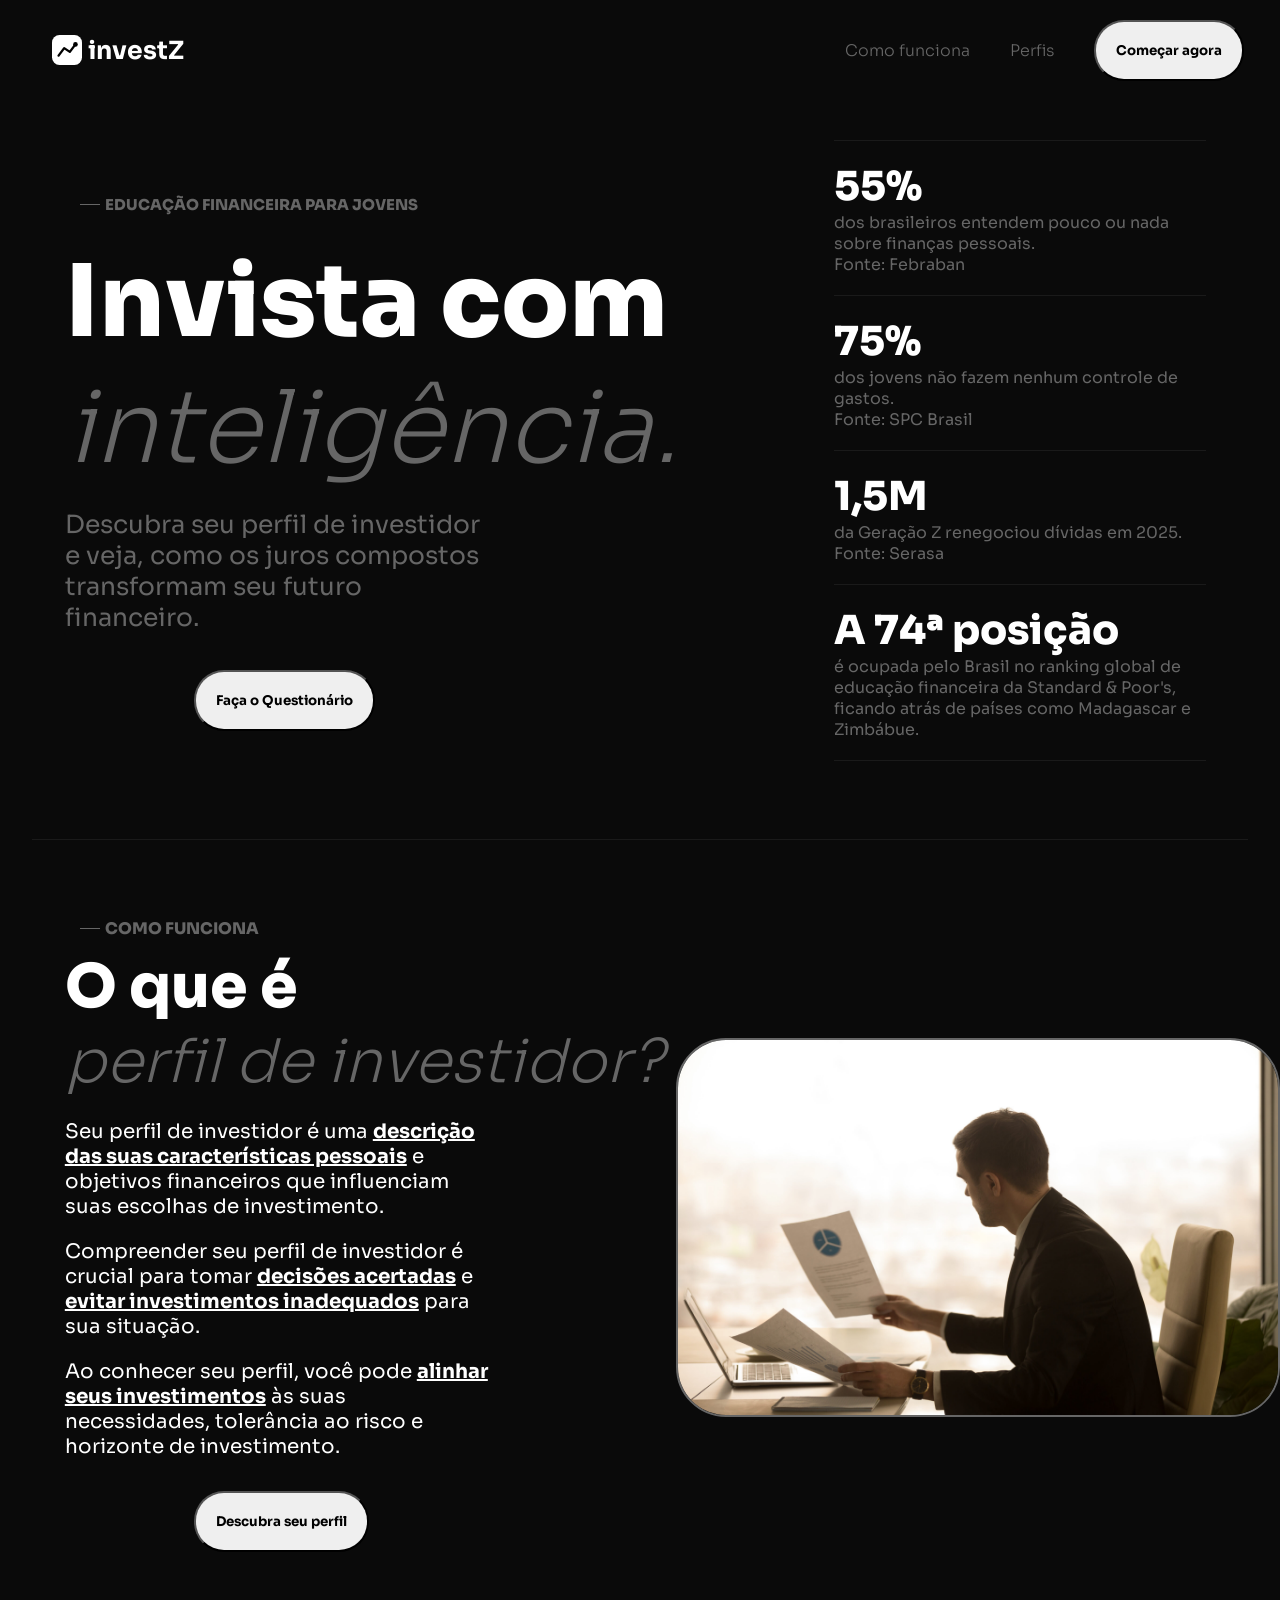
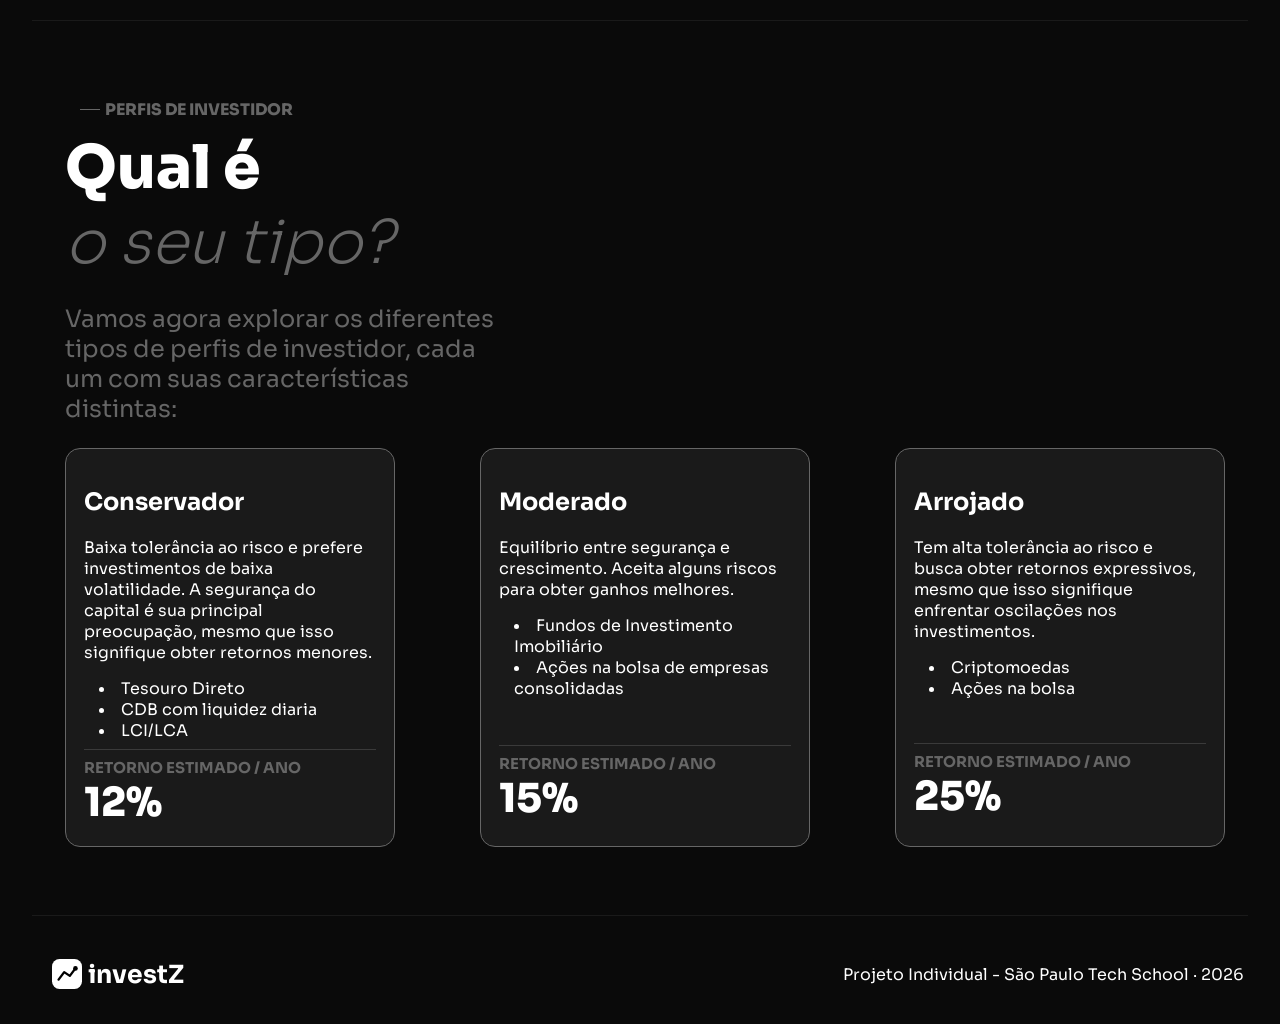
==== commit 982e3dd2: "Alterando os redirecionamentos da página home" ====
--- a/public/index.html
+++ b/public/index.html
@@ -16,8 +16,8 @@
                 <a href="index.html"><img src="assets/imgs/investz-logo.svg" alt="">investZ</a>
             </div>
             <ul>
-                <li><a href="">Como funciona</a></li>
-                <li><a href="">Perfis</a></li>
+                <li><a href="#comoFunciona">Como funciona</a></li>
+                <li><a href="#perfis">Perfis</a></li>
                 <li><a href="cadastro.html"><button>Começar agora</button></a></li>
             </ul>
         </nav>
@@ -59,11 +59,11 @@
     </div>
     <hr>
 
-    <div class="container2">
+    <div class="container2" id="comoFunciona">
         <div class="containerInvista">
             <div class="subtitulo">
                 <div></div>
-                PERFIL DE INVESTIDOR
+                COMO FUNCIONA
             </div>
             <div class="texto">
                 <div class="textoGrande2">O que é<br>
@@ -89,7 +89,7 @@
     </div>
     <hr>
 
-    <div class="container3">
+    <div class="container3" id="perfis">
         <div class="containerInvista">
             <div class="subtitulo">
                 <div></div>
--- a/public/css/style.css
+++ b/public/css/style.css
@@ -41,7 +41,7 @@
 nav {
     display: flex;
     width: 100%;
-    height: 120px;
+    height: 100px;
     justify-content: space-between;
     list-style-type: none;
     align-items: center;
@@ -509,6 +509,7 @@
 
 .formulario button {
     width: 100%;
+    margin-top: 7%;
 }
 
 .termos {
@@ -525,6 +526,36 @@
 
 .fazerLogin {
     text-align: center;
+}
+
+.card {
+  width: 50%;
+  background-color: #e5e5e5;
+  border-radius: 10px;
+  display: flex;
+  align-items: center;
+  justify-content: space-evenly;
+  color: palevioletred;
+  flex-direction: column;
+  height: fit-content;
+  padding: 20px 0;
+}
+
+.card_erro {
+  display: none;
+  background-color: #fff;
+  color: black;
+  width: 230px;
+  position: fixed;
+  border-radius: 4px;
+  border: #ED145B 3px solid;
+  padding: 10px;
+  margin-right: 10%;
+}
+
+.card_erro #mensagem_erro{
+  font-weight: 500;
+  font-size: 20px;
 }
 
 /* Página de Login */
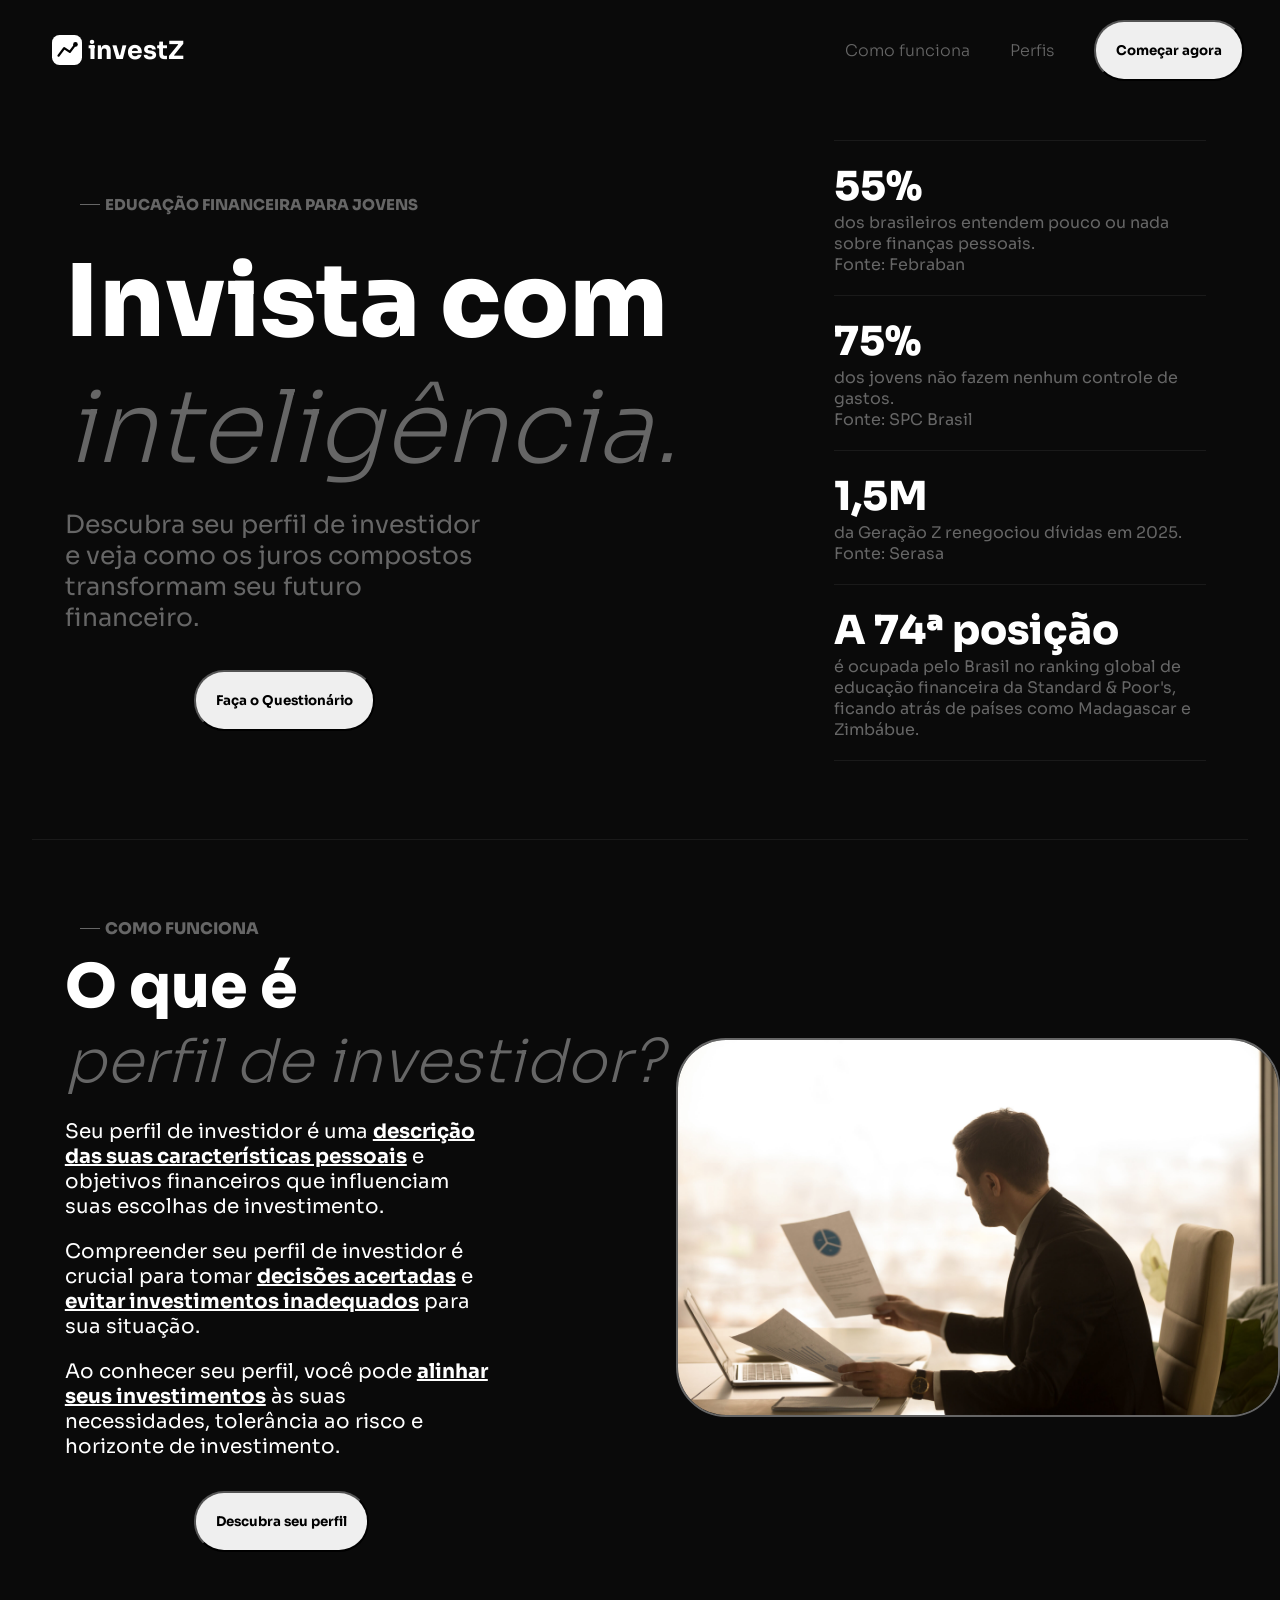
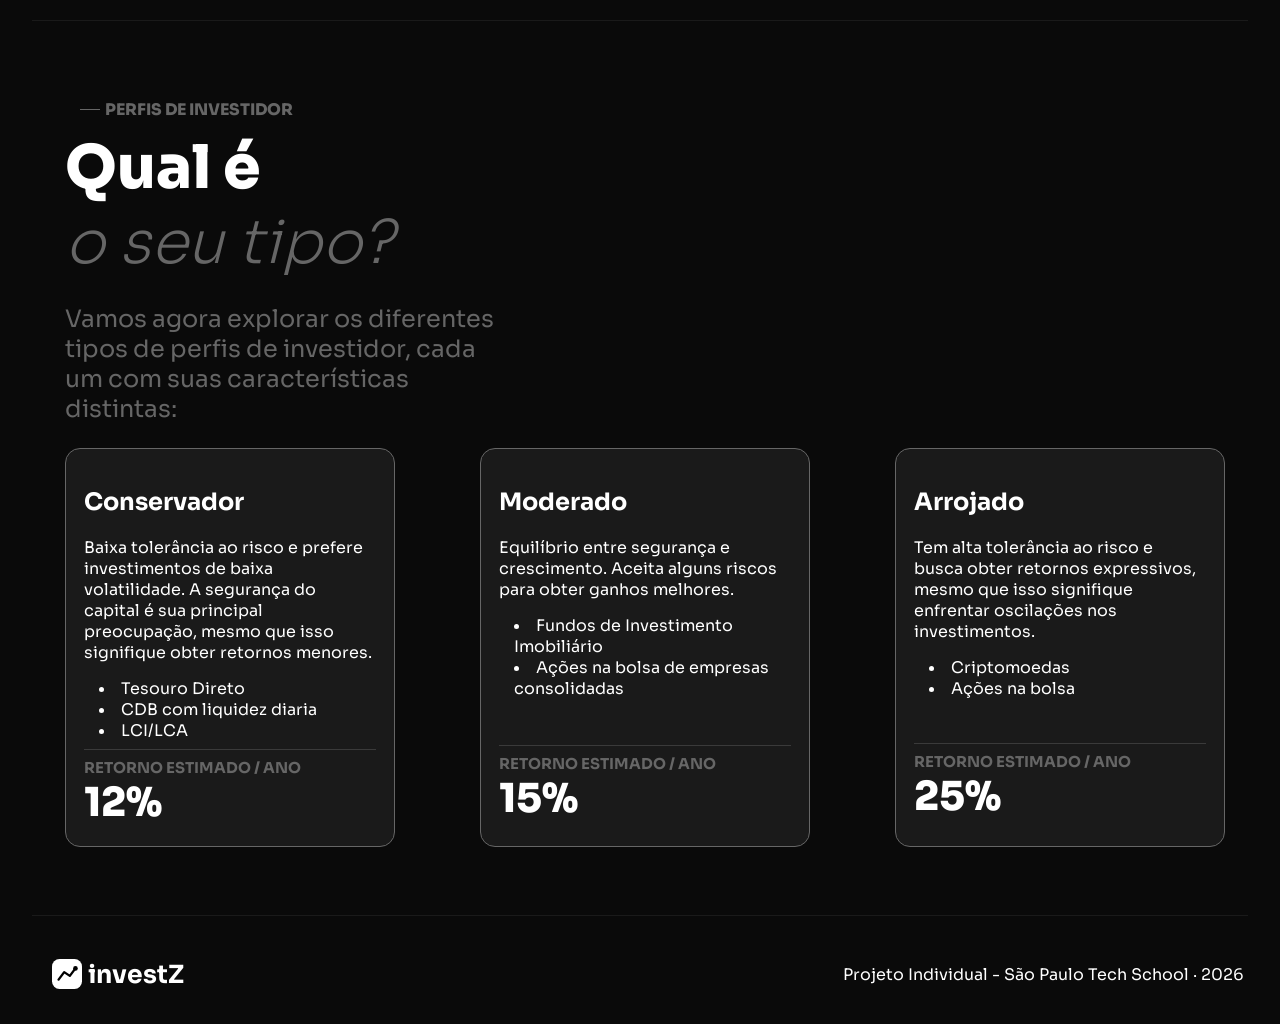
==== commit 945586c0: "Perfil do usuário sendo atualizado pelo questionário" ====
--- a/public/index.html
+++ b/public/index.html
@@ -33,7 +33,7 @@
                 <div class="textoGrande">Invista com <br>
                     <span id="inteli">inteligência.</span>
                 </div>
-                <p>Descubra seu perfil de investidor e veja, como os juros compostos
+                <p>Descubra seu perfil de investidor e veja como os juros compostos
                     transformam seu futuro financeiro.
                 </p>
             </div>
